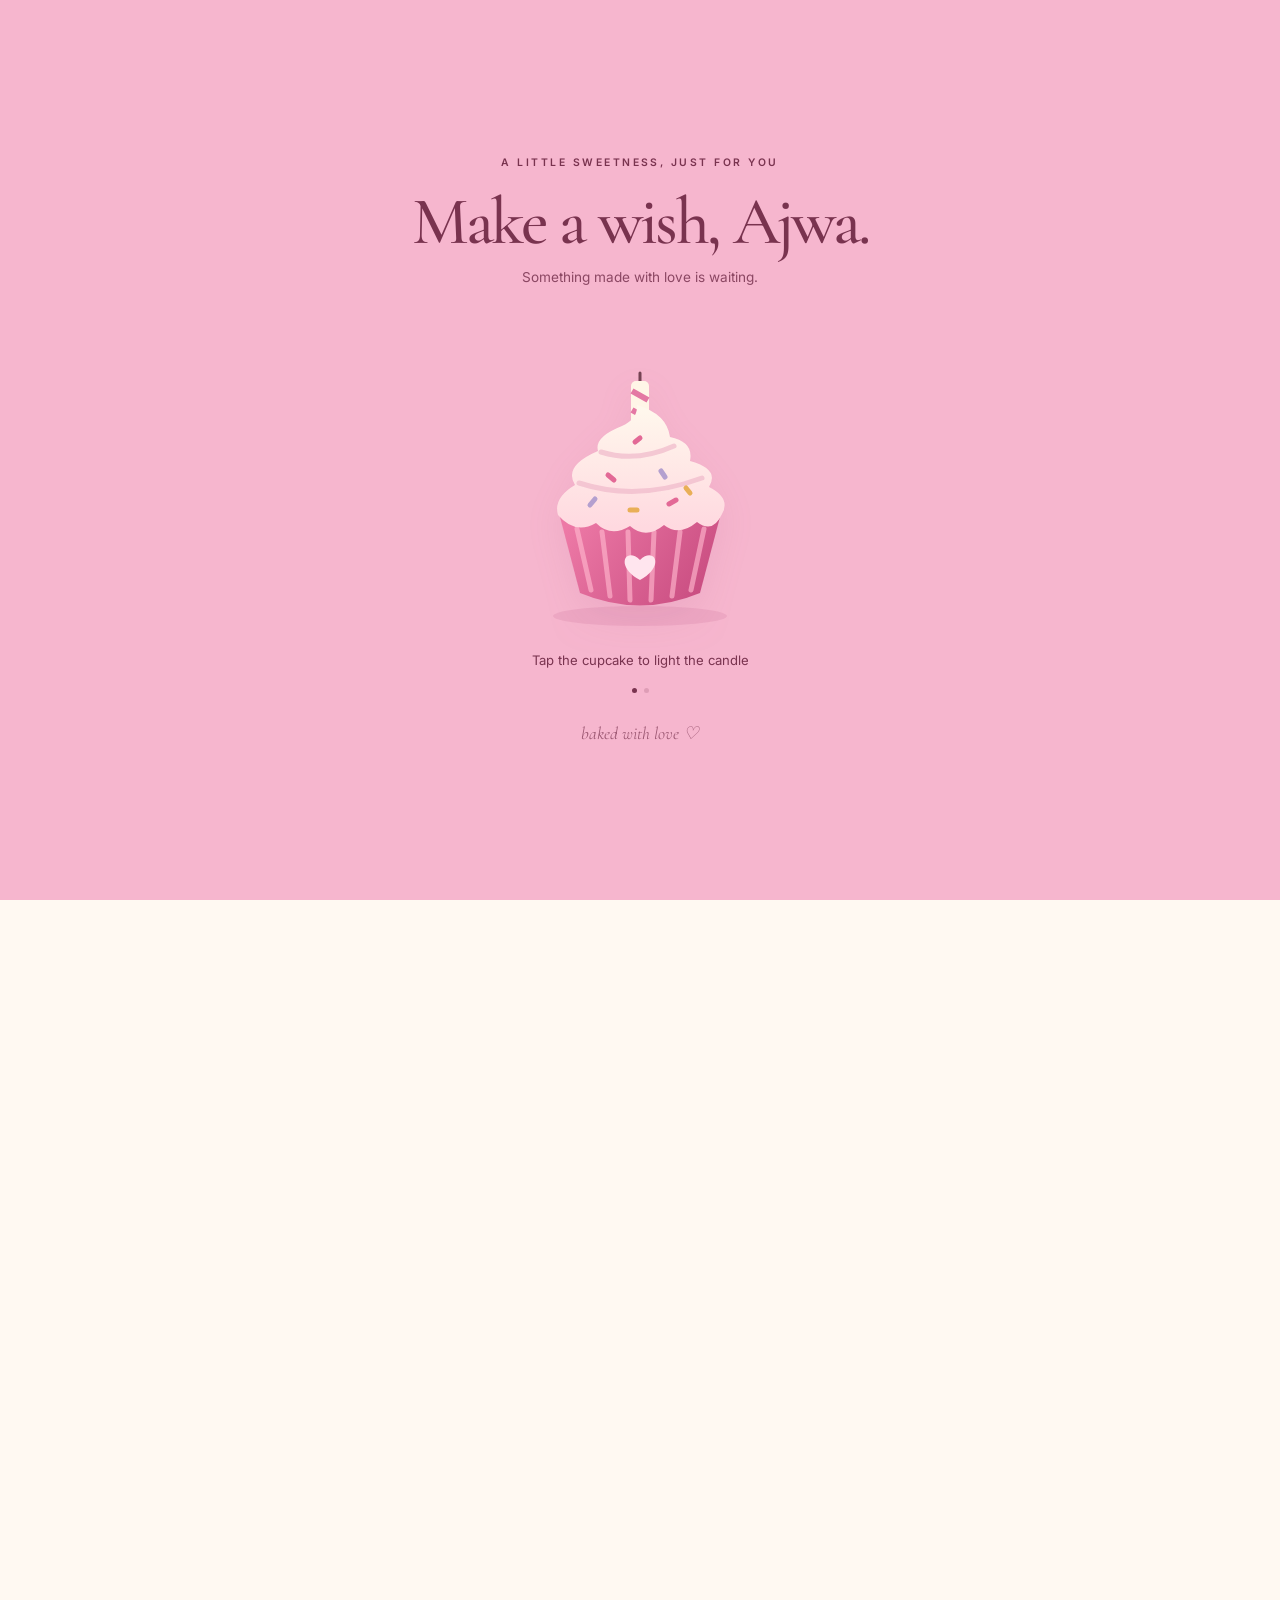
==== index.html @ 4ba76a3a "Add files via upload" ====
<!DOCTYPE html>
<html lang="en">
  <head>
    <meta charset="UTF-8" />
    <meta name="viewport" content="width=device-width, initial-scale=1.0" />
    <title>For Ajwa</title>
    <meta
      name="description"
      content="A dreamy anniversary website for Ajwa, full of love, memories, and warm animations."
    />
    <link rel="preconnect" href="https://fonts.googleapis.com" />
    <link rel="preconnect" href="https://fonts.gstatic.com" crossorigin />
    <link
      href="https://fonts.googleapis.com/css2?family=Cormorant+Garamond:wght@400;500;600;700&family=Inter:wght@400;500;600;700;800&family=Caveat:wght@400;500;600&display=swap"
      rel="stylesheet"
    />
    <link rel="stylesheet" href="styles.css" />
  </head>
  <body class="wish-pending">
    <section class="cupcake-screen" id="cupcakeScreen" aria-labelledby="wishTitle">
      <div class="wish-content">
        <p class="wish-eyebrow">A little sweetness, just for you</p>
        <h2 id="wishTitle">Make a wish, Ajwa.</h2>
        <p class="wish-subtitle">Something made with love is waiting.</p>
        <button class="cupcake-button" id="cupcakeButton" type="button" aria-label="Light the cupcake candle" aria-describedby="wishHint">
          <svg class="cupcake-art" viewBox="0 0 320 340" fill="none" aria-hidden="true">
            <defs>
              <linearGradient id="icing" x1="160" y1="106" x2="160" y2="230" gradientUnits="userSpaceOnUse"><stop stop-color="#fff9ed"/><stop offset="1" stop-color="#ffd9e0"/></linearGradient>
              <linearGradient id="wrapper" x1="90" y1="225" x2="220" y2="310" gradientUnits="userSpaceOnUse"><stop stop-color="#ed79a6"/><stop offset="1" stop-color="#c84c80"/></linearGradient>
              <radialGradient id="flameGlow"><stop stop-color="#ffe9a8" stop-opacity=".8"/><stop offset="1" stop-color="#ffe9a8" stop-opacity="0"/></radialGradient>
            </defs>
            <ellipse cx="160" cy="319" rx="87" ry="10" fill="#b9507e" opacity=".14"/>
            <g class="candle-flame"><circle cx="160" cy="63" r="42" fill="url(#flameGlow)"/><path d="M160 38C146 54 145 65 152 72C159 79 174 73 172 63C171 55 164 50 160 38Z" fill="#ffb64d"/><path d="M160 53C153 64 155 71 161 72C169 70 165 60 160 53Z" fill="#fff9d5"/></g>
            <path class="candle-smoke" d="M160 73C142 60 179 48 159 29" stroke="#fff8ee" stroke-width="4" stroke-linecap="round"/>
            <path d="M160 85V76" stroke="#744253" stroke-width="3" stroke-linecap="round"/>
            <rect x="151" y="84" width="18" height="66" rx="5" fill="#fff5e7"/>
            <path d="M152 94L168 103M152 113L168 122M152 132L168 141" stroke="#e478a4" stroke-width="6"/>
            <path d="M80 220H240L220 296Q160 321 100 296Z" fill="url(#wrapper)"/>
            <path d="M97 232L111 293M122 235L130 299M148 235L150 303M174 235L171 303M200 235L192 299M224 232L211 293" stroke="#ffb6cd" stroke-width="5" opacity=".65" stroke-linecap="round"/>
            <path d="M78 218Q73 201 95 188Q83 169 118 154Q114 140 142 129Q158 122 157 108Q187 117 190 140Q214 145 210 164Q240 172 229 190Q251 201 242 217Q233 237 217 225Q199 240 184 228Q166 243 150 229Q131 241 116 226Q95 238 78 218Z" fill="url(#icing)"/>
            <path d="M121 155Q156 166 194 149M99 186Q157 205 222 181" stroke="#efbacb" stroke-width="5" stroke-linecap="round" opacity=".7"/>
            <g stroke-width="5" stroke-linecap="round"><path d="M128 178L134 183M189 207L196 203M155 145L160 141" stroke="#e36996"/><path d="M110 208L115 202M181 174L185 180" stroke="#b4a0cf"/><path d="M150 213L157 213M206 191L210 196" stroke="#e9af57"/></g>
            <path d="M160 263C146 249 134 269 160 283C186 269 174 249 160 263Z" fill="#ffe5ee"/>
          </svg>
        </button>
        <p class="wish-hint" id="wishHint" aria-live="polite">Tap the cupcake to light the candle</p>
        <div class="wish-steps" aria-hidden="true"><span class="active"></span><span></span></div>
        <p class="wish-signature">baked with love ♡</p>
      </div>
      <div class="wish-confetti" id="wishConfetti" aria-hidden="true"></div>
    </section>

    <div class="page-shell" inert>
<div class="bg-orb orb-two"></div>
<header class="hero">
        <nav class="topbar container">
          <div class="brand">ajwa &amp; matthew <span>♡</span></div>
          <div class="nav-links">
            <a href="#story">Story</a>
            <a href="#memories">Memories</a>
            <a href="#letter">Letter</a>
            <a href="#promise">Forever ♡</a>
          </div>
        </nav>

        <div class="hero-inner container">
          <div class="hero-copy">
            <p class="eyebrow">OUR LITTLE LOVE STORY · SINCE 12.31.2025</p>
            <h1 tabindex="-1" id="typewriter">Life is sweeter<br>with <em>you, Ajwa.</em></h1>
            <p class="handwritten hero-note">Happy anniversary, my love ♡</p>
            <p class="subtitle">From our late-night games to all the little laughs in between — you’re my favorite part of every day. Here’s a little corner of the world, made just for you.</p>

            <div class="cta-row">
              <button id="sparkleBtn" class="primary-btn">A little extra love ♡</button>
              <a href="#letter" class="secondary-btn">Your love letter ↗</a>
            </div>

            <div class="stats">
              <div class="stat">
                <span class="stat-number" id="daysSince">0</span>
                <span>days of us</span>
              </div>
              <div class="stat">
                <span class="stat-number">∞</span>
                <span>reasons I love you</span>
              </div>
              <div class="stat">
                <span class="stat-number">1</span>
                <span>favorite person</span>
              </div>
            </div>
          </div>
          <div class="hero-scrapbook">
            <span class="scrap-doodle" aria-hidden="true">♡</span>
            <figure class="hero-print print-back">
              <img src="img/818552312_3090246237986645_2867087890981414556_n.jpg" alt="Our Roblox avatars standing side by side in matching black outfits" width="1080" height="486">
              <figcaption>my favorite teammate</figcaption>
            </figure>
            <figure class="hero-print print-front">
              <img src="img/818296710_1039917625670256_7853506601856451287_n.jpg" alt="Our Roblox avatars in matching pink and white outfits" width="1080" height="486">
              <figcaption>you + me, in every little world ♡</figcaption>
            </figure>
            <span class="scrap-label">the sweetest kind of us</span>
          </div>
        </div>
        <div class="hero-bottom"><span>Made with love. Sprinkled with memories.</span><a href="#memories" aria-label="Explore our memories">↓</a></div>
      </header>

      <main>
        <section class="memories section" id="memories">
          <div class="container">
            <div class="section-heading">
              <p class="eyebrow">01 / THE SCRAPBOOK</p>
              <h2>Little moments. <em>Big feelings.</em></h2>
              <p class="section-note">Our favorite little worlds, saved forever. Tap a photo to take a closer look.</p>
            </div>

            <div class="memory-grid">
              <article class="memory-card">
                <button class="memory-photo" type="button" aria-label="View memory: The little laughs"><img src="img/818713701_989518967495480_6240912151705662410_n.jpg" alt="A smiling white-haired Roblox avatar in a colorful game world" width="1080" height="486" loading="lazy"><span aria-hidden="true">↗</span></button>
                <div class="memory-copy">
                  <h3>The little laughs</h3>
                  <p>The day everything changed, even when it felt like just another ordinary moment.</p>
                </div>
              </article>

              <article class="memory-card">
                <button class="memory-photo" type="button" aria-label="View memory: My favorite teammate"><img src="img/818552312_3090246237986645_2867087890981414556_n.jpg" alt="Our Roblox avatars standing together in matching black outfits" width="1080" height="486" loading="lazy"><span aria-hidden="true">↗</span></button>
                <div class="memory-copy">
                  <h3>My favorite teammate</h3>
                  <p>All the laughing, the chaos, and the little moments that somehow became my favorite memories.</p>
                </div>
              </article>

              <article class="memory-card">
                <button class="memory-photo" type="button" aria-label="View memory: Matching with you"><img src="img/818296710_1039917625670256_7853506601856451287_n.jpg" alt="Our Roblox avatars wearing matching pink and white outfits" width="1080" height="486" loading="lazy"><span aria-hidden="true">↗</span></button>
                <div class="memory-copy">
                  <h3>Matching with you</h3>
                  <p>Still the same warmth, still the same comfort, still the best place in the world to be.</p>
                </div>
              </article>

              <article class="memory-card">
                <button class="memory-photo" type="button" aria-label="View memory: Always close to you"><img src="img/818122525_1393639216303179_3923916816294594987_n.jpg" alt="Our black-haired Roblox avatars leaning close together" width="1080" height="486" loading="lazy"><span aria-hidden="true">↗</span></button>
                <div class="memory-copy">
                  <h3>Always close to you</h3>
                  <p>The kind of moments that feel easy, silly, and somehow unforgettable.</p>
                </div>
              </article>

              <article class="memory-card">
                <button class="memory-photo" type="button" aria-label="View memory: Our little adventures"><img src="img/818043290_2153451598936634_3564932296606815348_n.jpg" alt="Our white-haired Roblox avatars together in a colorful game world" width="1080" height="486" loading="lazy"><span aria-hidden="true">↗</span></button>
                <div class="memory-copy">
                  <h3>Our little adventures</h3>
                  <p>When life slows down and everything feels better because you’re there.</p>
                </div>
              </article>

              <article class="memory-card">
                <button class="memory-photo" type="button" aria-label="View memory: Us, in every world"><img src="img/813361121_1103023302071985_108094852363762716_n.jpg" alt="Our Roblox avatars wearing matching cat tops" width="1080" height="486" loading="lazy"><span aria-hidden="true">↗</span></button>
                <div class="memory-copy">
                  <h3>Us, in every world</h3>
                  <p>Every new day keeps proving I want to keep making memories with you.</p>
                </div>
              </article>
            </div>
          </div>
        </section>


        <section class="story section" id="story">
          <div class="container">
            <div class="section-heading">
              <p class="eyebrow">02 / HOW IT FEELS</p>
              <h2>It was always <em>you.</em></h2>
            </div>

            <div class="timeline">
              <div class="timeline-item">
                <div class="timeline-date">Roblox nights</div>
                <div class="timeline-card">
                  <h3>Fun and laughter</h3>
                  <p>
                    We would spend hours playing Roblox and laughing through all the chaos,
                    and somehow those simple moments became some of my favorite memories with you.
                  </p>
                </div>
              </div>

              <div class="timeline-item">
                <div class="timeline-date">Valorant</div>
                <div class="timeline-card">
                  <h3>Always a blast</h3>
                  <p>
                    Even the short time we spent in Valorant felt full of energy and joy. Watching
                    you play, hearing you laugh, and being with you in those moments made everything feel easier.
                  </p>
                </div>
              </div>

              <div class="timeline-item">
                <div class="timeline-date">You</div>
                <div class="timeline-card">
                  <h3>The part that changed everything</h3>
                  <p>
                    The real magic was never just the games. It was the way you made the dark feel lighter,
                    how your presence brought calm, comfort, and a kind of happiness I didn’t know I needed.
                  </p>
                </div>
              </div>
            </div>
          </div>
        </section>

        <section class="reasons section" id="reasons">
          <div class="container">
            <div class="section-heading">
              <p class="eyebrow">03 / THE SWEETEST INGREDIENTS</p>
              <h2>A few things I <em>adore.</em></h2>
            </div>

            <div class="cards-grid">
              <article class="info-card reason-card">
                <div class="icon">✦</div>
                <h3>Your smile</h3>
                <p>That smile can change my whole mood and make even the hardest days feel softer.</p>
              </article>

              <article class="info-card reason-card">
                <div class="icon">❤</div>
                <h3>Your heart</h3>
                <p>You care in a way that feels deep, gentle, and honest, and I love that so much.</p>
              </article>

              <article class="info-card reason-card">
                <div class="icon">☾</div>
                <h3>Your presence</h3>
                <p>Just being around you makes life feel calmer, warmer, and a lot more beautiful.</p>
              </article>

              <article class="info-card reason-card">
                <div class="icon">✧</div>
                <h3>Your energy</h3>
                <p>You bring life, laughter, and comfort to the moments that matter the most.</p>
              </article>
            </div>
          </div>
        </section>

        <section class="letter section" id="letter">
          <div class="container letter-wrap">
            <div class="section-heading align-left">
              <p class="eyebrow">04 / SEALED WITH A KISS</p>
              <h2>For u,<br><em>with all my heart.</em></h2>
            </div>

            <div class="letter-box">
              <span class="letter-seal" aria-hidden="true">♡</span>
              <p class="handwritten salutation">My dearest Ajwa,</p>
              <p>
                Ajwa, I still think about how much brighter my life feels with u in it. u are
                the kind of person who makes ordinary days feel warm and beautiful just by being in them.
                The hours we spent playing Roblox, the laughs during Valorant, and the way u somehow made
                even my darker moments feel lighter will always stay with me.
              </p>
              <p>
                I love how easy it feels to be with u. I love the comfort in your presence, the honesty
                in your heart, and the way your love makes life feel softer and more meaningful. Every time
                I think about us, I feel grateful, lucky, and a little overwhelmed by how much joy u bring.
              </p>
              <p>
                u are not just someone I care about. u are someone who changed my world in a way I cant
                fully explain. Thank u for being my comfort, my laughter, my peace, and my favorite person.
                Happy anniversary, Ajwa. Im so lucky to have u.
              </p>
              <p class="handwritten signature">Yours, always.<br>Matthew ♡</p>
            </div>
          </div>
        </section>

        <section class="promise section" id="promise">
          <div class="container promise-wrap">
            <div class="promise-copy">
              <p class="eyebrow">05 / ALL OUR TOMORROWS</p>
              <h2>You, me, <em>and every tomorrow.</em></h2>
              <p>
                Through every season, every ordinary day, and every dream we build together, I promise to
                keep loving you with patience, joy, and a heart that keeps growing because of you.
              </p>
            </div>

            <div class="countdown-card">
              <p class="countdown-label">Until our next 31st ♡</p>
              <div class="countdown" id="countdown"></div>
            </div>
          </div>
        </section>

        <section class="playful section">
          <div class="container">
            <div class="section-heading">
              <p class="eyebrow">A tiny moment of joy</p>
              <h2>There’s always room for <em>more love.</em></h2>
            </div>

            <div class="love-meter-panel">
              <button id="loveBoost" class="love-btn" aria-label="Add love">♥</button>
              <div class="meter-wrap">
                <div class="meter-labels">
                  <span>tiny love</span>
                  <span>big love</span>
                </div>
                <div class="meter-stage">
                <div class="meter" role="progressbar" aria-label="Our love" aria-valuemin="0" aria-valuemax="100" aria-valuenow="52">
                  <div id="loveMeter" class="meter-fill"></div>
                </div>
                <div class="meter-pieces" aria-hidden="true"><span></span><span></span></div>
                </div>
                <p class="love-status" id="loveStatus" aria-live="polite">Keep tapping, my love ♡</p>
              </div>
            </div>
          </div>
        </section>

        <section class="finale section" id="finale">
          <div class="container final-wrap">
            <p class="eyebrow">ONE LAST LITTLE THING</p>
            <button id="finalMessageBtn" class="final-message-btn" type="button" aria-expanded="false" aria-controls="finalMessage">A little P.S. for you ♡</button>
            <div id="finalMessage" class="final-message hidden">
              <p>
                Ajwa, no matter how many days pass, how many months go by, or how many little moments turn into memories,
                I’ll still choose you. Always. With all my heart, every version of me has loved you, and every version still will.
              </p>
            </div>
          </div>
        </section>
      </main>

      <footer class="footer">
        <p class="handwritten">You’re my favorite wish come true.</p><span>AJWA &amp; MATTHEW · ALWAYS &amp; FOREVER ♡</span>
      </footer>
    </div>

    <audio id="backgroundMusic" src="audio/our-little-melody.wav" preload="auto" loop playsinline></audio>
    <button id="musicToggle" class="music-toggle" type="button" aria-label="Play background music" aria-pressed="false"><span aria-hidden="true">♫</span> <span id="musicLabel">Music off</span></button>
    <dialog id="memoryDialog" class="memory-dialog" aria-label="Our memory">
      <button id="closeMemory" class="close-memory" type="button" aria-label="Close photo">×</button>
      <img id="memoryFullImage" alt="">
      <p id="memoryCaption" class="handwritten"></p>
    </dialog>
    <div id="floating-hearts" aria-hidden="true"></div>

    <script src="script.js"></script>
  </body>
</html>
---- styles.css ----
:root { --ink: #79334f; --soft: #92556a; --pink: #f6b6ce; --paper: #fff9f2; --line: #ddb0ba; }
* { box-sizing: border-box; }
html { scroll-behavior: smooth; scroll-padding-top: 24px; }
body { margin: 0; background: var(--paper); color: var(--ink); font-family: "Inter", sans-serif; overflow-x: hidden; }
img { display: block; max-width: 100%; }
a { color: inherit; text-decoration: none; }
button { font: inherit; cursor: pointer; }
button, a { -webkit-tap-highlight-color: transparent; }
:focus-visible { outline: 2px dashed var(--ink); outline-offset: 6px; }
h1,h2,h3 { font-family: "Cormorant Garamond", Georgia, serif; font-weight: 500; margin: 0; line-height: 1.04; }
em { font-weight: 400; }
.handwritten { font-family: "Caveat", cursive; font-weight: 400; }
::selection { background: #f0b1c7; color: #65223e; }
/* The opaque entrance is present before JavaScript or images load. */
.hidden { display: none; }
body.wish-pending { overflow: hidden; }

.wish-pending .page-shell { visibility: hidden; }
.page-shell { position: relative; }
.cupcake-screen { position: fixed; inset: 0; z-index: 100; display: grid; place-items: center; padding: 24px; overflow: auto; background: #f6b6ce; color: #79334f; transition: opacity .9s ease, visibility .9s; }
.cupcake-screen.revealing { opacity: 0; visibility: hidden; pointer-events: none; }
.wish-content { position: relative; text-align: center; width: min(100%, 520px); margin: auto; }
.wish-eyebrow { font-size: .65rem; font-weight: 600; letter-spacing: .24em; text-transform: uppercase; margin: 0 0 18px; }
.wish-content h2 { font-family: "Cormorant Garamond", Georgia, serif; font-size: clamp(2.6rem, 7vw, 4.2rem); font-weight: 500; letter-spacing: -.04em; margin: 0; color: #79334f; }
.wish-subtitle { font-size: .85rem; margin: 12px 0 0; color: #8b4763; }
.cupcake-button { display: block; position: relative; width: clamp(220px, 38vh, 320px); max-width: 100%; margin: 12px auto 0; padding: 0; border: 0; background: transparent; cursor: pointer; -webkit-tap-highlight-color: transparent; touch-action: manipulation; border-radius: 45%; }
.cupcake-button:focus-visible { outline: 2px dashed #79334f; outline-offset: 6px; }
.cupcake-art { display: block; width: 100%; overflow: visible; filter: drop-shadow(0 14px 16px #ad477b18); transition: transform .4s cubic-bezier(.2,.8,.2,1); }
.cupcake-button:hover .cupcake-art { transform: translateY(-7px) rotate(-3deg); }
.cupcake-button:active .cupcake-art { transform: scale(.95); }
.candle-flame { opacity: 0; transform-origin: 160px 75px; transition: opacity .3s; }
.is-lit .candle-flame { opacity: 1; animation: candle-flicker 1.2s ease-in-out infinite alternate; }
.candle-smoke { opacity: 0; }
.is-blown .candle-smoke { animation: wish-smoke 1s ease-out forwards; }
.wish-hint { font-size: .82rem; min-height: 2.5em; margin: 14px 0 4px; line-height: 1.5; }
.wish-steps { display: flex; gap: 7px; justify-content: center; }
.wish-steps span { width: 5px; height: 5px; background: #79334f30; border-radius: 50%; transition: background .3s; }
.wish-steps .active { background: #79334f; }
.wish-signature { font-family: "Cormorant Garamond", Georgia, serif; font-style: italic; font-size: 1.1rem; margin: 30px 0 0; opacity: .7; }
.wish-confetti { position: absolute; inset: 0; overflow: hidden; pointer-events: none; }
.wish-confetti span { position: absolute; left: var(--origin-x); top: var(--origin-y); font-size: var(--size); color: var(--color); animation: wish-burst 1.5s ease-out forwards; }
@keyframes candle-flicker { from { transform: scale(.94) rotate(-3deg); } to { transform: scale(1.06) rotate(3deg); } }
@keyframes wish-smoke { 15% { opacity: .7; } to { opacity: 0; transform: translateY(-30px); } }
@keyframes wish-burst { from { opacity: 1; transform: translate(0,0) scale(.4); } to { opacity: 0; transform: translate(var(--x),var(--y)) rotate(var(--rotation)) scale(1); } }
@media (max-height: 620px) { .cupcake-button { width: 190px; } .wish-signature { margin-top: 12px; } .wish-eyebrow { margin-bottom: 8px; } }
@media (prefers-reduced-motion: reduce) { .wish-confetti, .candle-smoke { display: none; } }

.container { width: min(1120px, calc(100% - 64px)); margin-inline: auto; }
.hero { position: relative; background: #f6b6ce; padding-bottom: 28px; }
.hero::after { content: ""; position: absolute; left: 0; right: 0; height: 15px; bottom: -14px; background: radial-gradient(circle at 50% 0, #f6b6ce 14px, transparent 15px) 0 0 / 30px 15px repeat-x; }
.topbar { display: flex; justify-content: space-between; align-items: center; padding: 27px 0; border-bottom: 1px solid #79334f24; }
.brand { font-family: "Caveat", cursive; font-size: 1.8rem; }
.brand span { display: inline-block; margin-left: 9px; }
.nav-links { display: flex; gap: 28px; font-size: .75rem; }
.nav-links a { padding: 8px 0; border-bottom: 1px solid transparent; }
.nav-links a:hover { border-color: var(--ink); }
.hero-inner { display: grid; grid-template-columns: 1.08fr 1fr; gap: 50px; align-items: center; padding: 76px 0 45px; }
.eyebrow { font-size: .62rem; font-weight: 600; letter-spacing: .2em; margin: 0 0 24px; line-height: 1.7; }
h1 { font-size: clamp(3.4rem, 5.6vw, 5.8rem); letter-spacing: -.055em; }
h1:focus { outline: none; }
.hero-note { font-size: 1.75rem; margin: 16px 0; transform: rotate(-2deg); }
.subtitle { max-width: 440px; color: var(--soft); font-size: .85rem; line-height: 1.9; margin: 24px 0; }
.cta-row { display: flex; gap: 20px; align-items: center; flex-wrap: wrap; }
.primary-btn, .secondary-btn, .final-message-btn { display: inline-flex; justify-content: center; padding: 14px 22px; border-radius: 40px; font-size: .73rem; border: 1px solid var(--ink); transition: transform .2s, background .2s; }
.primary-btn, .final-message-btn { background: var(--ink); color: var(--paper); }
.secondary-btn { border-color: transparent; padding-inline: 0; border-radius: 0; border-bottom: 1px solid #79334f60; }
.primary-btn:hover, .final-message-btn:hover { transform: translateY(-3px); background: #61273f; }
.stats { display: flex; gap: 28px; margin-top: 34px; }
.stat { display: flex; flex-direction: column; gap: 4px; }
.stat + .stat { padding-left: 24px; border-left: 1px solid #79334f30; }
.stat-number { font-family: "Cormorant Garamond", Georgia, serif; font-size: 2rem; }
.stat span:last-child { font-size: .61rem; color: var(--soft); }
.hero-scrapbook { position: relative; min-height: 410px; }
.hero-print { background: #fffaf1; padding: 12px 12px 0; box-shadow: 0 12px 32px #79334f20; width: 85%; margin: 0; position: absolute; }
.hero-print::before, .memory-card::before { content: ""; position: absolute; z-index: 1; width: 80px; height: 24px; background: #fff4d49c; border-left: 1px dashed #d8bd9b55; border-right: 1px dashed #d8bd9b55; top: -10px; left: calc(50% - 40px); transform: rotate(-7deg); }
.hero-print img { width: 100%; height: auto; }
.hero-print figcaption { font-family: "Caveat", cursive; text-align: center; font-size: 1.4rem; padding: 12px 0 16px; }
.print-back { top: 3px; left: 0; transform: rotate(-9deg); }
.print-front { top: 157px; right: 0; transform: rotate(7deg); }
.scrap-doodle { position: absolute; font-family: "Caveat", cursive; right: -8px; top: -50px; font-size: 5rem; transform: rotate(14deg); }
.scrap-label { position: absolute; bottom: -20px; left: 12px; font-family: "Caveat", cursive; font-size: 1.5rem; transform: rotate(-8deg); }
.hero-bottom { width: min(1120px, calc(100% - 64px)); margin: 28px auto 0; display: flex; align-items: center; justify-content: space-between; font-size: .62rem; letter-spacing: .06em; color: var(--soft); }
.hero-bottom a { font-size: 1.2rem; border: 1px solid #79334f50; border-radius: 50%; padding: 6px 13px; }
.section { padding: 100px 0; }
.section-heading { text-align: center; max-width: 650px; margin: 0 auto 52px; }
.section-heading .eyebrow { margin-bottom: 14px; }
.section-heading h2, .promise-copy h2 { font-size: clamp(2.6rem, 4.2vw, 4.2rem); letter-spacing: -.04em; }
.section-note { font-size: .78rem; color: var(--soft); line-height: 1.8; margin-top: 20px; }
.memory-grid { display: grid; grid-template-columns: repeat(3,minmax(0,1fr)); gap: 42px 28px; padding: 0 10px; }
.memory-card { position: relative; background: #fff; padding: 10px; box-shadow: 0 5px 20px #79334f0e; border: 1px solid #eddbd2; transform: rotate(-2deg); transition: transform .25s; }
.memory-card:nth-child(2n) { transform: rotate(2deg); }
.memory-card:nth-child(3n) { transform: rotate(-1deg); }
.memory-card:hover, .memory-card:focus-within { transform: translateY(-6px) rotate(0); }
.memory-photo { display: block; border: 0; padding: 0; background: #f5e1e6; width: 100%; position: relative; }
.memory-photo img { width: 100%; height: auto; aspect-ratio: 1080/486; }
.memory-photo span { position: absolute; bottom: 8px; right: 8px; border-radius: 50%; background: #fff9f2ed; color: var(--ink); width: 28px; height: 28px; display: grid; place-items: center; }
.memory-copy { padding: 17px 9px 13px; }
.memory-copy h3 { font-family: "Caveat", cursive; font-size: 1.65rem; margin-bottom: 8px; }
.memory-copy p { font-size: .71rem; line-height: 1.8; color: var(--soft); margin: 0; }
.story { background: #fbe8e9; }
.timeline { display: grid; grid-template-columns: repeat(3,minmax(0,1fr)); gap: 34px; counter-reset: moments; }
.timeline-item { padding-top: 22px; border-top: 1px solid #c886a050; }
.timeline-date { font-family: "Caveat", cursive; font-size: 1.65rem; margin-bottom: 18px; }
.timeline-card h3 { font-size: 1.85rem; margin-bottom: 12px; }
.timeline-card p, .info-card p, .promise-copy p { font-size: .8rem; color: var(--soft); line-height: 1.95; }
.cards-grid { display: grid; grid-template-columns: repeat(4,minmax(0,1fr)); gap: 24px; }
.info-card { text-align: center; padding: 22px 16px; }
.icon { font-size: 2.1rem; margin: 0 auto 22px; color: #b55478; }
.info-card h3 { font-size: 2rem; }
.letter { background: #f3c4d4; background-image: repeating-linear-gradient(0deg,transparent,transparent 27px,#fff4f222 27px,#fff4f222 28px),repeating-linear-gradient(90deg,transparent,transparent 27px,#fff4f222 27px,#fff4f222 28px); }
.letter-wrap { display: grid; grid-template-columns: .75fr 1.25fr; gap: 70px; align-items: center; }
.letter-wrap .section-heading { text-align: left; margin: 0; }
.letter-box { position: relative; background: #fffaf0; padding: 48px; transform: rotate(1deg); box-shadow: 0 14px 30px #79334f13; }
.letter-seal { position: absolute; right: 28px; top: -24px; height: 48px; width: 48px; display: grid; place-items: center; background: #a44e6e; color: #fff6eb; border: 4px double #c37d95; border-radius: 50%; font-size: 1.6rem; }
.letter-box p { font-size: .82rem; line-height: 2; color: #855265; }
.letter-box .salutation, .letter-box .signature { font-size: 1.8rem; color: var(--ink); line-height: 1.2; }
.letter-box .salutation { margin-top: 0; }
.letter-box .signature { margin-bottom: 0; }
.promise-wrap { display: grid; grid-template-columns: 1fr 1fr; gap: 80px; align-items: center; }
.promise-copy p { margin-bottom: 0; }
.countdown-card { border: 1px solid var(--line); padding: 40px 20px; text-align: center; border-radius: 140px 140px 12px 12px; background: #fbe8e9; }
.countdown-label { font-family: "Caveat", cursive; font-size: 1.65rem; margin: 8px 0 24px; }
.countdown { display: grid; grid-template-columns: repeat(4,minmax(0,1fr)); gap: 8px; }
.countdown-item { font-size: .6rem; text-transform: uppercase; letter-spacing: .1em; }
.countdown-item strong { display: block; font-family: "Cormorant Garamond", Georgia, serif; font-size: clamp(2.3rem,4vw,3.5rem); font-weight: 500; margin-bottom: 6px; }
.playful { padding-top: 20px; }
.love-meter-panel { display: flex; align-items: center; gap: 24px; max-width: 540px; margin: auto; }
.love-btn { flex-shrink: 0; width: 64px; height: 64px; border-radius: 50%; background: #f3bfd1; border: 1px solid #dea0b8; color: #a6496d; font-size: 1.8rem; transition: transform .2s; }
.love-btn:hover { transform: scale(1.1); }
.meter-wrap { flex: 1; }
.meter-labels { display: flex; justify-content: space-between; font-family: "Caveat", cursive; font-size: 1.2rem; margin-bottom: 8px; }
.meter { height: 10px; background: #efdedc; border-radius: 20px; overflow: hidden; }
.meter-fill { width: 52%; height: 100%; border-radius: inherit; background: #cb7a9a; transition: width .3s; }
.finale { text-align: center; background: #fbe8e9; padding: 65px 0; }
.final-wrap { max-width: 700px; }
.final-message { margin-top: 28px; }
.final-message p { font-family: "Cormorant Garamond", Georgia, serif; font-size: 1.7rem; line-height: 1.6; }
.footer { text-align: center; padding: 42px 24px; background: #f6b6ce; }
.footer p { font-size: 1.8rem; margin: 0 0 14px; }
.footer span { font-size: .58rem; letter-spacing: .18em; }
.memory-dialog { width: min(1000px, calc(100% - 32px)); max-height: 90dvh; padding: 40px 16px 12px; border: 0; background: var(--paper); color: var(--ink); box-shadow: 0 30px 90px #4d1e3a50; }
.memory-dialog::backdrop { background: #4c253bbd; backdrop-filter: blur(6px); }
.memory-dialog img { width: 100%; max-height: 70dvh; object-fit: contain; }
.memory-dialog p { text-align: center; font-size: 1.7rem; margin: 16px 0 6px; }
.close-memory { position: absolute; right: 6px; top: 0; width: 40px; height: 40px; background: transparent; color: var(--ink); border: 0; font-size: 1.8rem; }
#floating-hearts { position: fixed; inset: 0; pointer-events: none; overflow: hidden; z-index: 10; }
.heart-particle { position: absolute; bottom: -40px; color: #c56a8c; animation: rise linear forwards; }
@keyframes rise { 0% { transform: translate(0,0) scale(.4); opacity: 0; } 15% { opacity: .7; } 100% { transform: translate(var(--drift-x),-110vh) rotate(18deg); opacity: 0; } }
@media(max-width: 900px) {
  .hero-inner { gap: 25px; }
  .hero-scrapbook { min-height: 350px; }
  .print-front { top: 145px; }
  .scrap-label { bottom: -5px; }
  .stats { gap: 14px; }
  .stat + .stat { padding-left: 14px; }
  .memory-grid { grid-template-columns: repeat(2,minmax(0,1fr)); }
  .cards-grid { grid-template-columns: repeat(2,minmax(0,1fr)); }
  .letter-wrap, .promise-wrap { gap: 32px; }
  .letter-box { padding: 30px; }
}
@media(max-width: 650px) {
  .container { width: calc(100% - 40px); }
  .topbar { padding: 20px 0; flex-direction: column; gap: 14px; }
  .nav-links { gap: 24px; font-size: .7rem; }
  .hero-inner { grid-template-columns: 1fr; padding-top: 45px; gap: 50px; }
  .hero-copy { text-align: center; }
  h1 { font-size: clamp(3.3rem,12vw,4.7rem); }
  .subtitle { margin-inline: auto; }
  .cta-row, .stats { justify-content: center; }
  .hero-scrapbook { width: min(380px,90%); margin: 0 auto; min-height: 365px; }
  .scrap-doodle { top: -35px; font-size: 4rem; }
  .hero-bottom { width: calc(100% - 40px); gap: 20px; }
  .section { padding: 70px 0; }
  .section-heading { margin-bottom: 38px; }
  .memory-grid { gap: 32px; grid-template-columns: 1fr; max-width: 430px; margin: auto; }
  .memory-copy { padding: 18px 12px; }
  .memory-copy p { font-size: .78rem; }
  .timeline, .letter-wrap, .promise-wrap { grid-template-columns: 1fr; }
  .timeline { gap: 28px; }
  .timeline-item { display: grid; grid-template-columns: 100px 1fr; gap: 20px; }
  .timeline-date { font-size: 1.4rem; }
  .timeline-card h3 { font-size: 1.65rem; }
  .cards-grid { gap: 8px; }
  .info-card { padding-inline: 8px; }
  .info-card h3 { font-size: 1.8rem; }
  .letter-wrap .section-heading { text-align: center; margin-bottom: 20px; }
  .letter-box { transform: none; }
  .promise-copy { text-align: center; }
  .countdown-card { max-width: 430px; width: 100%; margin: auto; }
  .playful { padding-top: 0; }
}
@media(prefers-reduced-motion: reduce) {
  *, *::before, *::after { scroll-behavior: auto !important; animation: none !important; transition: none !important; }
  .heart-particle { display: none; }
}
.music-toggle { position: fixed; bottom: max(18px, env(safe-area-inset-bottom)); right: 18px; z-index: 20; display: flex; align-items: center; gap: 8px; padding: 11px 16px; border: 1px solid #d99cb4; border-radius: 30px; background: #fff9f2ed; color: var(--ink); box-shadow: 0 4px 20px #79334f15; font-size: .7rem; }
.music-toggle > span:first-child { font-size: 1.25rem; }
.wish-pending .music-toggle { visibility: hidden; }
.meter-stage { position: relative; }
.love-status { min-height: 64px; margin: 12px 0 0; color: var(--soft); font-family: "Caveat", cursive; font-size: 1.15rem; }
.love-status strong { display: block; color: var(--ink); font-family: "Inter", sans-serif; font-size: 2rem; letter-spacing: .12em; margin-bottom: 8px; }
.love-status span { display: block; line-height: 1.4; }
.meter-pieces { display: none; position: absolute; inset: 0; height: 10px; pointer-events: none; }
.meter-pieces span { position: absolute; width: 51%; height: 100%; background: #cb7a9a; }
.meter-pieces span:first-child { left: 0; clip-path: polygon(0 0,100% 0,94% 45%,100% 65%,94% 100%,0 100%); border-radius: 20px 0 0 20px; }
.meter-pieces span:last-child { right: 0; clip-path: polygon(6% 0,100% 0,100% 100%,0 100%,6% 65%,0 45%); border-radius: 0 20px 20px 0; }
.love-overloading .meter-stage { animation: love-rattle .25s ease-in-out infinite; }
.love-overloading .love-btn { animation: love-swell .5s ease-in-out infinite alternate; }
.love-broken .meter { opacity: 0; }
.love-broken .meter-pieces { display: block; }
.love-broken .meter-pieces span:first-child { transform: translate(-8px, 10px) rotate(-7deg); animation: break-left .65s ease-out; }
.love-broken .meter-pieces span:last-child { transform: translate(8px, 10px) rotate(7deg); animation: break-right .65s ease-out; }
.love-broken .love-btn { background: #e9a0be; box-shadow: 0 0 0 7px #f6b6ce55; }
.love-broken .love-status { padding-top: 12px; animation: love-pop .5s ease-out; }
.love-burst { position: absolute; color: #c56a8c; font-size: 22px; animation: love-scatter 1.4s ease-out forwards; }
@keyframes love-rattle { 25% { transform: translateX(-2px) rotate(-1deg); } 75% { transform: translateX(2px) rotate(1deg); } }
@keyframes love-swell { to { transform: scale(1.12); } }
@keyframes break-left { from { transform: none; } 50% { transform: translate(-14px,-10px) rotate(-12deg); } }
@keyframes break-right { from { transform: none; } 50% { transform: translate(14px,-10px) rotate(12deg); } }
@keyframes love-pop { from { transform: scale(.8); opacity: 0; } to { transform: scale(1); opacity: 1; } }
@keyframes love-scatter { from { opacity: 1; transform: scale(.5); } to { opacity: 0; transform: translate(var(--x),var(--y)) scale(1.3) rotate(20deg); } }
@media(prefers-reduced-motion: reduce) { .love-burst { display: none; } }

.music-toggle { touch-action: manipulation; user-select: none; isolation: isolate; }
.music-toggle span { pointer-events: none; }
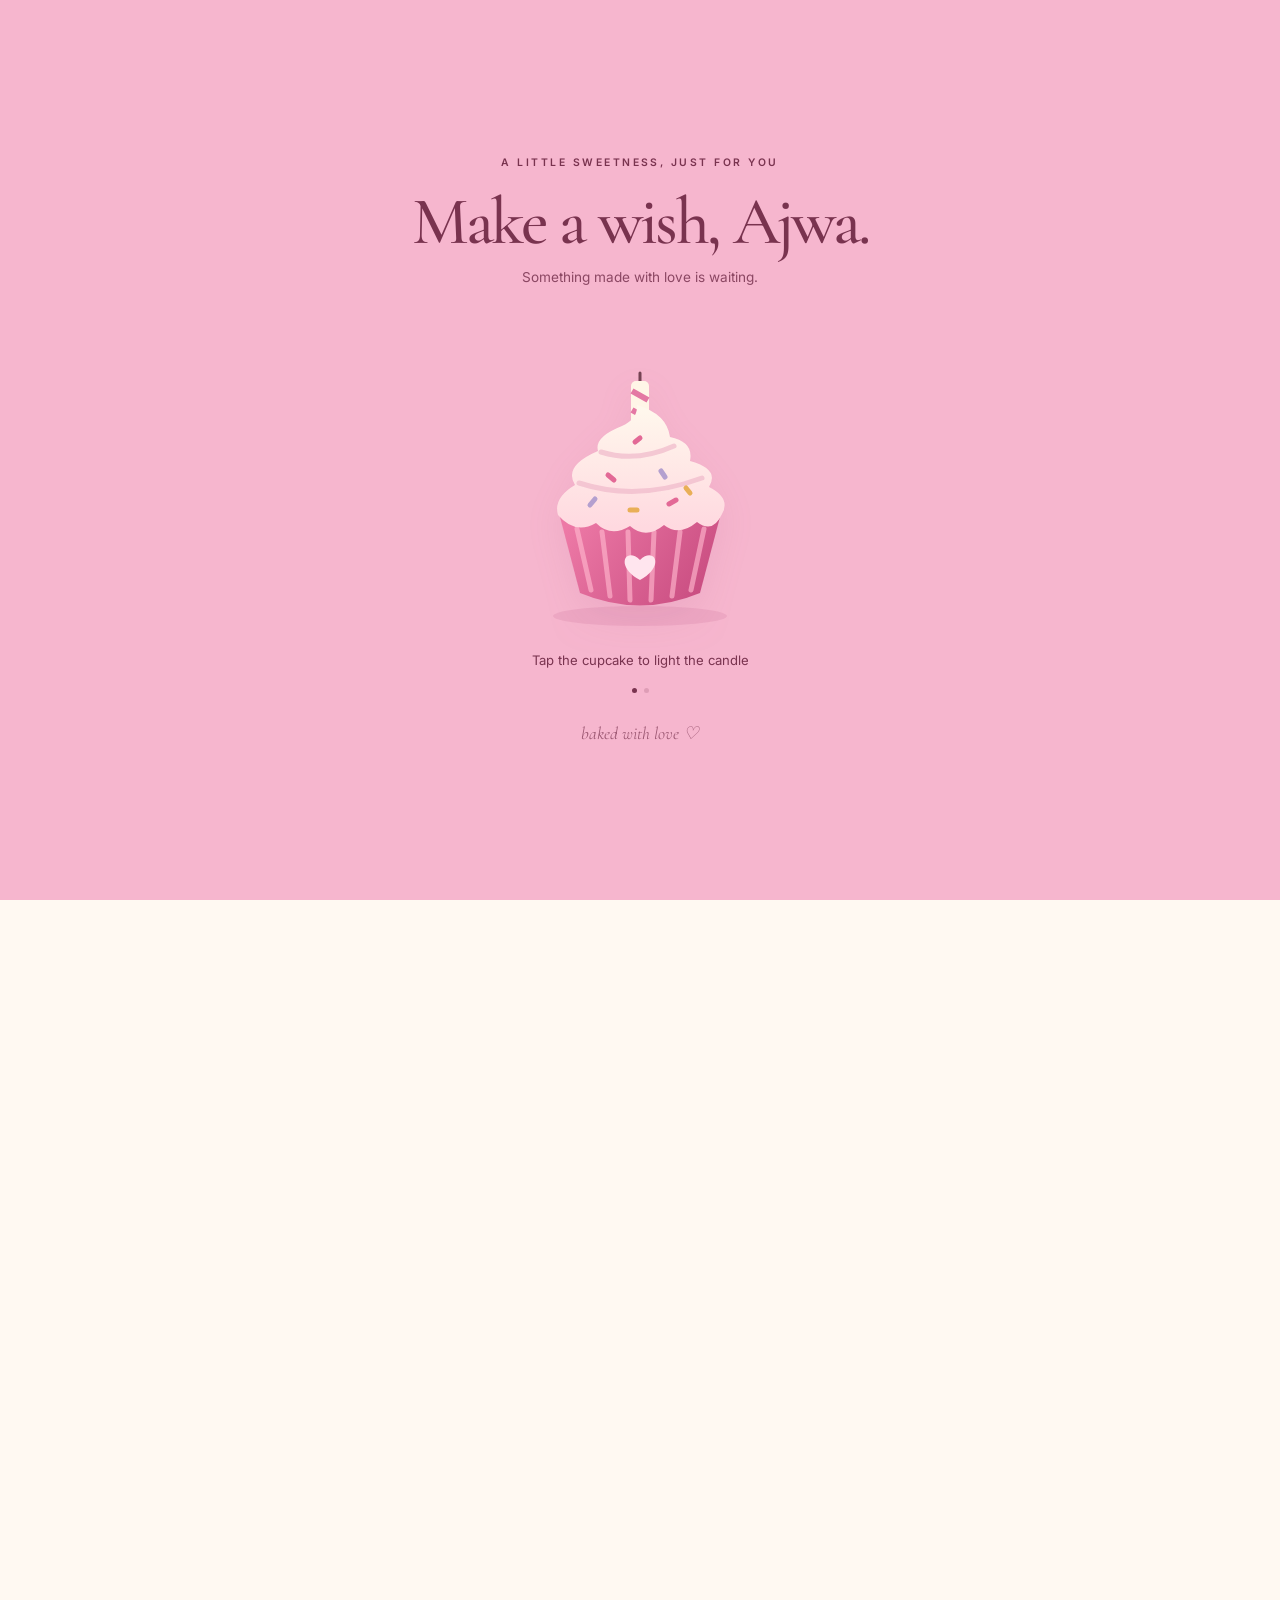
==== commit 64d2d288: "Add files via upload" ====
--- a/index.html
+++ b/index.html
@@ -67,6 +67,7 @@
           <div class="hero-copy">
             <p class="eyebrow">OUR LITTLE LOVE STORY · SINCE 12.31.2025</p>
             <h1 tabindex="-1" id="typewriter">Life is sweeter<br>with <em>you, Ajwa.</em></h1>
+            <img class="kitty-sticker welcome-kitty" src="cute-gifs/952797-catwink.png" alt="" aria-hidden="true" width="80" height="80">
             <p class="handwritten hero-note">Happy anniversary, my love ♡</p>
             <p class="subtitle">From our late-night games to all the little laughs in between — you’re my favorite part of every day. Here’s a little corner of the world, made just for you.</p>
 
@@ -110,6 +111,7 @@
         <section class="memories section" id="memories">
           <div class="container">
             <div class="section-heading">
+              <img class="kitty-sticker" src="cute-gifs/744854-cathappy.png" alt="" aria-hidden="true" width="80" height="80" loading="lazy">
               <p class="eyebrow">01 / THE SCRAPBOOK</p>
               <h2>Little moments. <em>Big feelings.</em></h2>
               <p class="section-note">Our favorite little worlds, saved forever. Tap a photo to take a closer look.</p>
@@ -179,6 +181,7 @@
               <div class="timeline-item">
                 <div class="timeline-date">Roblox nights</div>
                 <div class="timeline-card">
+                  <img class="couple-gif" src="cute-gifs/570826-peachspraysgoma.gif" alt="" aria-hidden="true" width="128" height="112" loading="lazy">
                   <h3>Fun and laughter</h3>
                   <p>
                     We would spend hours playing Roblox and laughing through all the chaos,
@@ -190,6 +193,7 @@
               <div class="timeline-item">
                 <div class="timeline-date">Valorant</div>
                 <div class="timeline-card">
+                  <img class="couple-gif" src="cute-gifs/559019-gomadragpeach.png" alt="" aria-hidden="true" width="128" height="112" loading="lazy">
                   <h3>Always a blast</h3>
                   <p>
                     Even the short time we spent in Valorant felt full of energy and joy. Watching
@@ -221,7 +225,7 @@
 
             <div class="cards-grid">
               <article class="info-card reason-card">
-                <div class="icon">✦</div>
+                <img class="kitty-sticker ingredient-kitty" src="cute-gifs/575744-cat-smile.png" alt="" aria-hidden="true" width="80" height="80" loading="lazy">
                 <h3>Your smile</h3>
                 <p>That smile can change my whole mood and make even the hardest days feel softer.</p>
               </article>
@@ -233,7 +237,7 @@
               </article>
 
               <article class="info-card reason-card">
-                <div class="icon">☾</div>
+                <img class="couple-gif" src="cute-gifs/197264-gomamassage.gif" alt="" aria-hidden="true" width="128" height="112" loading="lazy">
                 <h3>Your presence</h3>
                 <p>Just being around you makes life feel calmer, warmer, and a lot more beautiful.</p>
               </article>
@@ -252,6 +256,8 @@
             <div class="section-heading align-left">
               <p class="eyebrow">04 / SEALED WITH A KISS</p>
               <h2>For u,<br><em>with all my heart.</em></h2>
+              <img class="couple-gif" src="cute-gifs/277781-peachsnugglesgoma.gif" alt="" aria-hidden="true" width="128" height="112" loading="lazy">
+              <img class="kitty-sticker letter-kitty" src="cute-gifs/60037-catrelaxed.png" alt="" aria-hidden="true" width="80" height="80" loading="lazy">
             </div>
 
             <div class="letter-box">
@@ -281,6 +287,7 @@
         <section class="promise section" id="promise">
           <div class="container promise-wrap">
             <div class="promise-copy">
+              <img class="couple-gif" src="cute-gifs/403790-gomacarrypeach.gif" alt="" aria-hidden="true" width="128" height="112" loading="lazy">
               <p class="eyebrow">05 / ALL OUR TOMORROWS</p>
               <h2>You, me, <em>and every tomorrow.</em></h2>
               <p>
@@ -290,6 +297,7 @@
             </div>
 
             <div class="countdown-card">
+              <img class="kitty-sticker heart-kitty" src="cute-gifs/688544-cuteheartkitty.gif" alt="" aria-hidden="true" width="80" height="80" loading="lazy">
               <p class="countdown-label">Until our next 31st ♡</p>
               <div class="countdown" id="countdown"></div>
             </div>
@@ -303,6 +311,7 @@
               <h2>There’s always room for <em>more love.</em></h2>
             </div>
 
+            <div class="love-kitty-reaction" aria-hidden="true"><img id="loveKitty" src="cute-gifs/196068-catstare.png" alt="" width="88" height="88"><p id="kittyReaction" class="handwritten">how much do u love me?</p></div>
             <div class="love-meter-panel">
               <button id="loveBoost" class="love-btn" aria-label="Add love">♥</button>
               <div class="meter-wrap">
@@ -324,9 +333,11 @@
 
         <section class="finale section" id="finale">
           <div class="container final-wrap">
+            <img class="kitty-sticker paw-kitty" src="cute-gifs/190650-catpaw.png" alt="" aria-hidden="true" width="80" height="80" loading="lazy">
             <p class="eyebrow">ONE LAST LITTLE THING</p>
             <button id="finalMessageBtn" class="final-message-btn" type="button" aria-expanded="false" aria-controls="finalMessage">A little P.S. for you ♡</button>
             <div id="finalMessage" class="final-message hidden">
+              <img class="couple-gif" src="cute-gifs/346718-peachlovesgoma.gif" alt="" aria-hidden="true" width="128" height="112" loading="lazy">
               <p>
                 Ajwa, no matter how many days pass, how many months go by, or how many little moments turn into memories,
                 I’ll still choose you. Always. With all my heart, every version of me has loved you, and every version still will.
--- a/styles.css
+++ b/styles.css
@@ -223,3 +223,90 @@
 
 .music-toggle { touch-action: manipulation; user-select: none; isolation: isolate; }
 .music-toggle span { pointer-events: none; }
+
+/* Little scrapbook companions, kept in the layout so they never cover text. */
+.kitty-sticker { width: 72px; height: 72px; object-fit: contain; margin: 0 auto 18px; pointer-events: none; }
+.welcome-kitty { width: 64px; height: 64px; margin: 18px 0 -4px; transform: rotate(-9deg); }
+.ingredient-kitty { width: 52px; height: 52px; margin-bottom: 10px; }
+.letter-kitty { width: 96px; height: 96px; margin: 28px 0 0; transform: rotate(-6deg); }
+.heart-kitty { width: 64px; height: 64px; image-rendering: auto; margin-bottom: 8px; }
+.paw-kitty { width: 60px; height: 60px; transform: rotate(-14deg); }
+.love-kitty-reaction { display: flex; align-items: center; justify-content: center; gap: 18px; margin: -12px auto 24px; }
+.love-kitty-reaction img { width: 88px; height: 88px; object-fit: contain; }
+.love-kitty-reaction p { font-size: 1.4rem; max-width: 180px; }
+.kitty-celebrating { animation: kitty-hop .45s ease-in-out 3; }
+@keyframes kitty-hop { 50% { transform: translateY(-14px) rotate(8deg); } }
+@media(max-width:650px) { .welcome-kitty { margin-inline: auto; } .letter-kitty { margin-inline: auto; } }
+@media(prefers-reduced-motion:reduce) { .heart-kitty { display: none; } }
+
+/* Responsive scrapbook and the new Peach & Goma moments. */
+.couple-gif { display: block; width: 128px; height: 112px; object-fit: contain; margin: 0 auto 20px; pointer-events: none; }
+.timeline-card .couple-gif { margin-left: 0; }
+.letter-wrap .couple-gif { width: 160px; height: 140px; margin: 24px 0 0; }
+.letter-wrap .letter-kitty { display: none; }
+.promise-copy .couple-gif { margin-left: 0; }
+.final-message .couple-gif { width: 160px; height: 140px; }
+.container > *, .hero-inner > *, .letter-wrap > *, .promise-wrap > *, .timeline-item > *, .meter-wrap { min-width: 0; }
+.nav-links a { display: inline-flex; min-height: 44px; align-items: center; }
+.primary-btn, .secondary-btn, .final-message-btn, .music-toggle { min-height: 44px; }
+.close-memory { width: 44px; height: 44px; }
+button, .nav-links a { touch-action: manipulation; }
+.footer { padding-bottom: calc(90px + env(safe-area-inset-bottom, 0px)); }
+.music-toggle { right: max(14px, env(safe-area-inset-right, 0px)); bottom: calc(14px + env(safe-area-inset-bottom, 0px)); }
+.cupcake-screen { padding: max(24px, env(safe-area-inset-top, 0px)) 20px max(24px, env(safe-area-inset-bottom, 0px)); }
+.subtitle, .timeline-card p, .info-card p, .promise-copy p, .memory-copy p, .letter-box p { font-size: .9375rem; }
+.hero-scrapbook { min-height: 440px; }
+@media (min-width: 651px) and (max-width: 1000px) {
+  .hero-inner { grid-template-columns: 1fr; text-align: center; gap: 60px; }
+  .hero-copy { max-width: 650px; margin: auto; }
+  .hero-copy .subtitle, .welcome-kitty { margin-inline: auto; }
+  .cta-row, .stats { justify-content: center; }
+  .hero-scrapbook { width: min(460px, 90%); margin: auto; }
+  .letter-wrap { grid-template-columns: 1fr; max-width: 720px; }
+  .letter-wrap .section-heading { text-align: center; margin: 0 auto 20px; }
+  .letter-wrap .couple-gif { margin-inline: auto; }
+  .timeline { gap: 22px; }
+}
+@media (max-width:650px) {
+  .container { width: calc(100% - 36px); }
+  .nav-links { width: 100%; justify-content: center; flex-wrap: wrap; gap: 4px 18px; }
+  .topbar { gap: 6px; }
+  .hero-inner { padding-top: 32px; gap: 42px; }
+  .eyebrow { letter-spacing: .13em; font-size: .65rem; }
+  h1 { font-size: clamp(2.8rem, 11.5vw, 4.7rem); }
+  .hero-scrapbook { width: min(380px, 88%); min-height: 0; height: clamp(290px, 86vw, 365px); }
+  .print-front { top: 38%; }
+  .scrap-label { bottom: 0; font-size: 1.3rem; }
+  .scrap-doodle { right: 0; }
+  .hero-print figcaption { font-size: 1.15rem; padding: 10px 0 12px; }
+  .hero-bottom { margin-top: 12px; line-height: 1.6; }
+  .section { padding: 58px 0; }
+  .playful { padding-top: 10px; }
+  .timeline-item { display: block; }
+  .timeline-date { margin-bottom: 12px; }
+  .timeline-card .couple-gif { float: right; width: 88px; height: 80px; margin: 0 0 12px 16px; }
+  .timeline-card::after { content: ""; display: block; clear: both; }
+  .letter-box { padding: 30px 24px; }
+  .letter-wrap .couple-gif, .promise-copy .couple-gif { margin-inline: auto; }
+  .love-meter-panel { gap: 18px; padding: 0 6px; align-items: flex-start; }
+  .love-btn { width: 60px; height: 60px; margin-top: 12px; }
+  .love-status { font-size: 1.15rem; }
+  .countdown-card { padding: 30px 16px; }
+  .memory-dialog { width: calc(100% - 20px); max-height: calc(100dvh - 32px); padding: 44px 10px 12px; }
+  .memory-dialog img { max-height: calc(100dvh - 150px); }
+  .memory-dialog p { font-size: 1.4rem; }
+}
+@media(max-width:380px) {
+  .cards-grid { grid-template-columns: 1fr; }
+  .stats { gap: 10px; }
+  .stat + .stat { padding-left: 10px; }
+  .cta-row { gap: 12px; }
+  .love-kitty-reaction { gap: 10px; }
+}
+@media(max-height:500px) and (orientation:landscape) {
+  .cupcake-button { width: 130px; margin-top: 0; }
+  .wish-content h2 { font-size: 2.2rem; }
+  .wish-signature { display: none; }
+  .wish-hint { margin-top: 0; }
+}
+@media(prefers-reduced-motion:reduce) { .couple-gif[src$=".gif"] { display: none; } }
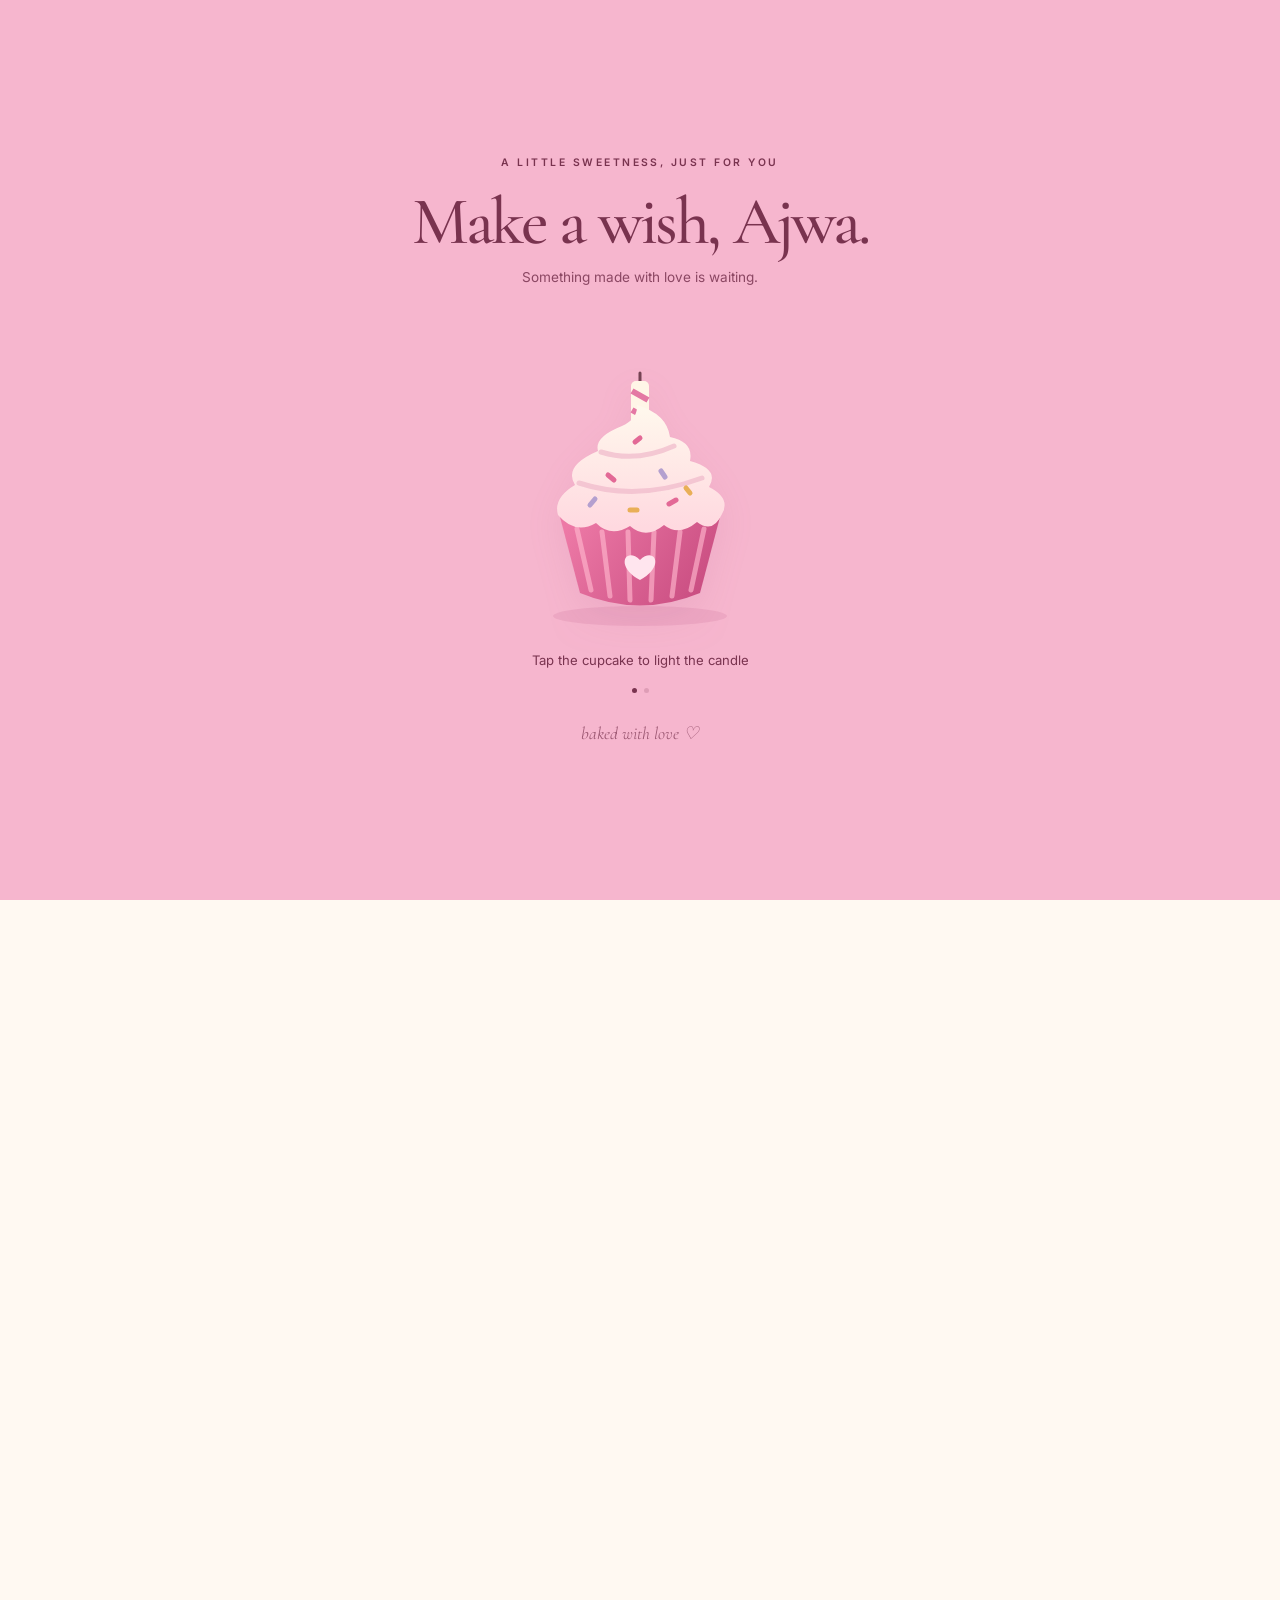
==== commit b1d90fe6: "Add complete kitty photo album and fix monthly anniversary timer" ====
--- a/index.html
+++ b/index.html
@@ -1,366 +1,377 @@
-<!DOCTYPE html>
-<html lang="en">
-  <head>
-    <meta charset="UTF-8" />
-    <meta name="viewport" content="width=device-width, initial-scale=1.0" />
-    <title>For Ajwa</title>
-    <meta
-      name="description"
-      content="A dreamy anniversary website for Ajwa, full of love, memories, and warm animations."
-    />
-    <link rel="preconnect" href="https://fonts.googleapis.com" />
-    <link rel="preconnect" href="https://fonts.gstatic.com" crossorigin />
-    <link
-      href="https://fonts.googleapis.com/css2?family=Cormorant+Garamond:wght@400;500;600;700&family=Inter:wght@400;500;600;700;800&family=Caveat:wght@400;500;600&display=swap"
-      rel="stylesheet"
-    />
-    <link rel="stylesheet" href="styles.css" />
-  </head>
-  <body class="wish-pending">
-    <section class="cupcake-screen" id="cupcakeScreen" aria-labelledby="wishTitle">
-      <div class="wish-content">
-        <p class="wish-eyebrow">A little sweetness, just for you</p>
-        <h2 id="wishTitle">Make a wish, Ajwa.</h2>
-        <p class="wish-subtitle">Something made with love is waiting.</p>
-        <button class="cupcake-button" id="cupcakeButton" type="button" aria-label="Light the cupcake candle" aria-describedby="wishHint">
-          <svg class="cupcake-art" viewBox="0 0 320 340" fill="none" aria-hidden="true">
-            <defs>
-              <linearGradient id="icing" x1="160" y1="106" x2="160" y2="230" gradientUnits="userSpaceOnUse"><stop stop-color="#fff9ed"/><stop offset="1" stop-color="#ffd9e0"/></linearGradient>
-              <linearGradient id="wrapper" x1="90" y1="225" x2="220" y2="310" gradientUnits="userSpaceOnUse"><stop stop-color="#ed79a6"/><stop offset="1" stop-color="#c84c80"/></linearGradient>
-              <radialGradient id="flameGlow"><stop stop-color="#ffe9a8" stop-opacity=".8"/><stop offset="1" stop-color="#ffe9a8" stop-opacity="0"/></radialGradient>
-            </defs>
-            <ellipse cx="160" cy="319" rx="87" ry="10" fill="#b9507e" opacity=".14"/>
-            <g class="candle-flame"><circle cx="160" cy="63" r="42" fill="url(#flameGlow)"/><path d="M160 38C146 54 145 65 152 72C159 79 174 73 172 63C171 55 164 50 160 38Z" fill="#ffb64d"/><path d="M160 53C153 64 155 71 161 72C169 70 165 60 160 53Z" fill="#fff9d5"/></g>
-            <path class="candle-smoke" d="M160 73C142 60 179 48 159 29" stroke="#fff8ee" stroke-width="4" stroke-linecap="round"/>
-            <path d="M160 85V76" stroke="#744253" stroke-width="3" stroke-linecap="round"/>
-            <rect x="151" y="84" width="18" height="66" rx="5" fill="#fff5e7"/>
-            <path d="M152 94L168 103M152 113L168 122M152 132L168 141" stroke="#e478a4" stroke-width="6"/>
-            <path d="M80 220H240L220 296Q160 321 100 296Z" fill="url(#wrapper)"/>
-            <path d="M97 232L111 293M122 235L130 299M148 235L150 303M174 235L171 303M200 235L192 299M224 232L211 293" stroke="#ffb6cd" stroke-width="5" opacity=".65" stroke-linecap="round"/>
-            <path d="M78 218Q73 201 95 188Q83 169 118 154Q114 140 142 129Q158 122 157 108Q187 117 190 140Q214 145 210 164Q240 172 229 190Q251 201 242 217Q233 237 217 225Q199 240 184 228Q166 243 150 229Q131 241 116 226Q95 238 78 218Z" fill="url(#icing)"/>
-            <path d="M121 155Q156 166 194 149M99 186Q157 205 222 181" stroke="#efbacb" stroke-width="5" stroke-linecap="round" opacity=".7"/>
-            <g stroke-width="5" stroke-linecap="round"><path d="M128 178L134 183M189 207L196 203M155 145L160 141" stroke="#e36996"/><path d="M110 208L115 202M181 174L185 180" stroke="#b4a0cf"/><path d="M150 213L157 213M206 191L210 196" stroke="#e9af57"/></g>
-            <path d="M160 263C146 249 134 269 160 283C186 269 174 249 160 263Z" fill="#ffe5ee"/>
-          </svg>
-        </button>
-        <p class="wish-hint" id="wishHint" aria-live="polite">Tap the cupcake to light the candle</p>
-        <div class="wish-steps" aria-hidden="true"><span class="active"></span><span></span></div>
-        <p class="wish-signature">baked with love ♡</p>
-      </div>
-      <div class="wish-confetti" id="wishConfetti" aria-hidden="true"></div>
-    </section>
-
-    <div class="page-shell" inert>
-<div class="bg-orb orb-two"></div>
-<header class="hero">
-        <nav class="topbar container">
-          <div class="brand">ajwa &amp; matthew <span>♡</span></div>
-          <div class="nav-links">
-            <a href="#story">Story</a>
-            <a href="#memories">Memories</a>
-            <a href="#letter">Letter</a>
-            <a href="#promise">Forever ♡</a>
-          </div>
-        </nav>
-
-        <div class="hero-inner container">
-          <div class="hero-copy">
-            <p class="eyebrow">OUR LITTLE LOVE STORY · SINCE 12.31.2025</p>
-            <h1 tabindex="-1" id="typewriter">Life is sweeter<br>with <em>you, Ajwa.</em></h1>
-            <img class="kitty-sticker welcome-kitty" src="cute-gifs/952797-catwink.png" alt="" aria-hidden="true" width="80" height="80">
-            <p class="handwritten hero-note">Happy anniversary, my love ♡</p>
-            <p class="subtitle">From our late-night games to all the little laughs in between — you’re my favorite part of every day. Here’s a little corner of the world, made just for you.</p>
-
-            <div class="cta-row">
-              <button id="sparkleBtn" class="primary-btn">A little extra love ♡</button>
-              <a href="#letter" class="secondary-btn">Your love letter ↗</a>
-            </div>
-
-            <div class="stats">
-              <div class="stat">
-                <span class="stat-number" id="daysSince">0</span>
-                <span>days of us</span>
-              </div>
-              <div class="stat">
-                <span class="stat-number">∞</span>
-                <span>reasons I love you</span>
-              </div>
-              <div class="stat">
-                <span class="stat-number">1</span>
-                <span>favorite person</span>
-              </div>
-            </div>
-          </div>
-          <div class="hero-scrapbook">
-            <span class="scrap-doodle" aria-hidden="true">♡</span>
-            <figure class="hero-print print-back">
-              <img src="img/818552312_3090246237986645_2867087890981414556_n.jpg" alt="Our Roblox avatars standing side by side in matching black outfits" width="1080" height="486">
-              <figcaption>my favorite teammate</figcaption>
-            </figure>
-            <figure class="hero-print print-front">
-              <img src="img/818296710_1039917625670256_7853506601856451287_n.jpg" alt="Our Roblox avatars in matching pink and white outfits" width="1080" height="486">
-              <figcaption>you + me, in every little world ♡</figcaption>
-            </figure>
-            <span class="scrap-label">the sweetest kind of us</span>
-          </div>
-        </div>
-        <div class="hero-bottom"><span>Made with love. Sprinkled with memories.</span><a href="#memories" aria-label="Explore our memories">↓</a></div>
-      </header>
-
-      <main>
-        <section class="memories section" id="memories">
-          <div class="container">
-            <div class="section-heading">
-              <img class="kitty-sticker" src="cute-gifs/744854-cathappy.png" alt="" aria-hidden="true" width="80" height="80" loading="lazy">
-              <p class="eyebrow">01 / THE SCRAPBOOK</p>
-              <h2>Little moments. <em>Big feelings.</em></h2>
-              <p class="section-note">Our favorite little worlds, saved forever. Tap a photo to take a closer look.</p>
-            </div>
-
-            <div class="memory-grid">
-              <article class="memory-card">
-                <button class="memory-photo" type="button" aria-label="View memory: The little laughs"><img src="img/818713701_989518967495480_6240912151705662410_n.jpg" alt="A smiling white-haired Roblox avatar in a colorful game world" width="1080" height="486" loading="lazy"><span aria-hidden="true">↗</span></button>
-                <div class="memory-copy">
-                  <h3>The little laughs</h3>
-                  <p>The day everything changed, even when it felt like just another ordinary moment.</p>
-                </div>
-              </article>
-
-              <article class="memory-card">
-                <button class="memory-photo" type="button" aria-label="View memory: My favorite teammate"><img src="img/818552312_3090246237986645_2867087890981414556_n.jpg" alt="Our Roblox avatars standing together in matching black outfits" width="1080" height="486" loading="lazy"><span aria-hidden="true">↗</span></button>
-                <div class="memory-copy">
-                  <h3>My favorite teammate</h3>
-                  <p>All the laughing, the chaos, and the little moments that somehow became my favorite memories.</p>
-                </div>
-              </article>
-
-              <article class="memory-card">
-                <button class="memory-photo" type="button" aria-label="View memory: Matching with you"><img src="img/818296710_1039917625670256_7853506601856451287_n.jpg" alt="Our Roblox avatars wearing matching pink and white outfits" width="1080" height="486" loading="lazy"><span aria-hidden="true">↗</span></button>
-                <div class="memory-copy">
-                  <h3>Matching with you</h3>
-                  <p>Still the same warmth, still the same comfort, still the best place in the world to be.</p>
-                </div>
-              </article>
-
-              <article class="memory-card">
-                <button class="memory-photo" type="button" aria-label="View memory: Always close to you"><img src="img/818122525_1393639216303179_3923916816294594987_n.jpg" alt="Our black-haired Roblox avatars leaning close together" width="1080" height="486" loading="lazy"><span aria-hidden="true">↗</span></button>
-                <div class="memory-copy">
-                  <h3>Always close to you</h3>
-                  <p>The kind of moments that feel easy, silly, and somehow unforgettable.</p>
-                </div>
-              </article>
-
-              <article class="memory-card">
-                <button class="memory-photo" type="button" aria-label="View memory: Our little adventures"><img src="img/818043290_2153451598936634_3564932296606815348_n.jpg" alt="Our white-haired Roblox avatars together in a colorful game world" width="1080" height="486" loading="lazy"><span aria-hidden="true">↗</span></button>
-                <div class="memory-copy">
-                  <h3>Our little adventures</h3>
-                  <p>When life slows down and everything feels better because you’re there.</p>
-                </div>
-              </article>
-
-              <article class="memory-card">
-                <button class="memory-photo" type="button" aria-label="View memory: Us, in every world"><img src="img/813361121_1103023302071985_108094852363762716_n.jpg" alt="Our Roblox avatars wearing matching cat tops" width="1080" height="486" loading="lazy"><span aria-hidden="true">↗</span></button>
-                <div class="memory-copy">
-                  <h3>Us, in every world</h3>
-                  <p>Every new day keeps proving I want to keep making memories with you.</p>
-                </div>
-              </article>
-            </div>
-          </div>
-        </section>
-
-
-        <section class="story section" id="story">
-          <div class="container">
-            <div class="section-heading">
-              <p class="eyebrow">02 / HOW IT FEELS</p>
-              <h2>It was always <em>you.</em></h2>
-            </div>
-
-            <div class="timeline">
-              <div class="timeline-item">
-                <div class="timeline-date">Roblox nights</div>
-                <div class="timeline-card">
-                  <img class="couple-gif" src="cute-gifs/570826-peachspraysgoma.gif" alt="" aria-hidden="true" width="128" height="112" loading="lazy">
-                  <h3>Fun and laughter</h3>
-                  <p>
-                    We would spend hours playing Roblox and laughing through all the chaos,
-                    and somehow those simple moments became some of my favorite memories with you.
-                  </p>
-                </div>
-              </div>
-
-              <div class="timeline-item">
-                <div class="timeline-date">Valorant</div>
-                <div class="timeline-card">
-                  <img class="couple-gif" src="cute-gifs/559019-gomadragpeach.png" alt="" aria-hidden="true" width="128" height="112" loading="lazy">
-                  <h3>Always a blast</h3>
-                  <p>
-                    Even the short time we spent in Valorant felt full of energy and joy. Watching
-                    you play, hearing you laugh, and being with you in those moments made everything feel easier.
-                  </p>
-                </div>
-              </div>
-
-              <div class="timeline-item">
-                <div class="timeline-date">You</div>
-                <div class="timeline-card">
-                  <h3>The part that changed everything</h3>
-                  <p>
-                    The real magic was never just the games. It was the way you made the dark feel lighter,
-                    how your presence brought calm, comfort, and a kind of happiness I didn’t know I needed.
-                  </p>
-                </div>
-              </div>
-            </div>
-          </div>
-        </section>
-
-        <section class="reasons section" id="reasons">
-          <div class="container">
-            <div class="section-heading">
-              <p class="eyebrow">03 / THE SWEETEST INGREDIENTS</p>
-              <h2>A few things I <em>adore.</em></h2>
-            </div>
-
-            <div class="cards-grid">
-              <article class="info-card reason-card">
-                <img class="kitty-sticker ingredient-kitty" src="cute-gifs/575744-cat-smile.png" alt="" aria-hidden="true" width="80" height="80" loading="lazy">
-                <h3>Your smile</h3>
-                <p>That smile can change my whole mood and make even the hardest days feel softer.</p>
-              </article>
-
-              <article class="info-card reason-card">
-                <div class="icon">❤</div>
-                <h3>Your heart</h3>
-                <p>You care in a way that feels deep, gentle, and honest, and I love that so much.</p>
-              </article>
-
-              <article class="info-card reason-card">
-                <img class="couple-gif" src="cute-gifs/197264-gomamassage.gif" alt="" aria-hidden="true" width="128" height="112" loading="lazy">
-                <h3>Your presence</h3>
-                <p>Just being around you makes life feel calmer, warmer, and a lot more beautiful.</p>
-              </article>
-
-              <article class="info-card reason-card">
-                <div class="icon">✧</div>
-                <h3>Your energy</h3>
-                <p>You bring life, laughter, and comfort to the moments that matter the most.</p>
-              </article>
-            </div>
-          </div>
-        </section>
-
-        <section class="letter section" id="letter">
-          <div class="container letter-wrap">
-            <div class="section-heading align-left">
-              <p class="eyebrow">04 / SEALED WITH A KISS</p>
-              <h2>For u,<br><em>with all my heart.</em></h2>
-              <img class="couple-gif" src="cute-gifs/277781-peachsnugglesgoma.gif" alt="" aria-hidden="true" width="128" height="112" loading="lazy">
-              <img class="kitty-sticker letter-kitty" src="cute-gifs/60037-catrelaxed.png" alt="" aria-hidden="true" width="80" height="80" loading="lazy">
-            </div>
-
-            <div class="letter-box">
-              <span class="letter-seal" aria-hidden="true">♡</span>
-              <p class="handwritten salutation">My dearest Ajwa,</p>
-              <p>
-                Ajwa, I still think about how much brighter my life feels with u in it. u are
-                the kind of person who makes ordinary days feel warm and beautiful just by being in them.
-                The hours we spent playing Roblox, the laughs during Valorant, and the way u somehow made
-                even my darker moments feel lighter will always stay with me.
-              </p>
-              <p>
-                I love how easy it feels to be with u. I love the comfort in your presence, the honesty
-                in your heart, and the way your love makes life feel softer and more meaningful. Every time
-                I think about us, I feel grateful, lucky, and a little overwhelmed by how much joy u bring.
-              </p>
-              <p>
-                u are not just someone I care about. u are someone who changed my world in a way I cant
-                fully explain. Thank u for being my comfort, my laughter, my peace, and my favorite person.
-                Happy anniversary, Ajwa. Im so lucky to have u.
-              </p>
-              <p class="handwritten signature">Yours, always.<br>Matthew ♡</p>
-            </div>
-          </div>
-        </section>
-
-        <section class="promise section" id="promise">
-          <div class="container promise-wrap">
-            <div class="promise-copy">
-              <img class="couple-gif" src="cute-gifs/403790-gomacarrypeach.gif" alt="" aria-hidden="true" width="128" height="112" loading="lazy">
-              <p class="eyebrow">05 / ALL OUR TOMORROWS</p>
-              <h2>You, me, <em>and every tomorrow.</em></h2>
-              <p>
-                Through every season, every ordinary day, and every dream we build together, I promise to
-                keep loving you with patience, joy, and a heart that keeps growing because of you.
-              </p>
-            </div>
-
-            <div class="countdown-card">
-              <img class="kitty-sticker heart-kitty" src="cute-gifs/688544-cuteheartkitty.gif" alt="" aria-hidden="true" width="80" height="80" loading="lazy">
-              <p class="countdown-label">Until our next 31st ♡</p>
-              <div class="countdown" id="countdown"></div>
-            </div>
-          </div>
-        </section>
-
-        <section class="playful section">
-          <div class="container">
-            <div class="section-heading">
-              <p class="eyebrow">A tiny moment of joy</p>
-              <h2>There’s always room for <em>more love.</em></h2>
-            </div>
-
-            <div class="love-kitty-reaction" aria-hidden="true"><img id="loveKitty" src="cute-gifs/196068-catstare.png" alt="" width="88" height="88"><p id="kittyReaction" class="handwritten">how much do u love me?</p></div>
-            <div class="love-meter-panel">
-              <button id="loveBoost" class="love-btn" aria-label="Add love">♥</button>
-              <div class="meter-wrap">
-                <div class="meter-labels">
-                  <span>tiny love</span>
-                  <span>big love</span>
-                </div>
-                <div class="meter-stage">
-                <div class="meter" role="progressbar" aria-label="Our love" aria-valuemin="0" aria-valuemax="100" aria-valuenow="52">
-                  <div id="loveMeter" class="meter-fill"></div>
-                </div>
-                <div class="meter-pieces" aria-hidden="true"><span></span><span></span></div>
-                </div>
-                <p class="love-status" id="loveStatus" aria-live="polite">Keep tapping, my love ♡</p>
-              </div>
-            </div>
-          </div>
-        </section>
-
-        <section class="finale section" id="finale">
-          <div class="container final-wrap">
-            <img class="kitty-sticker paw-kitty" src="cute-gifs/190650-catpaw.png" alt="" aria-hidden="true" width="80" height="80" loading="lazy">
-            <p class="eyebrow">ONE LAST LITTLE THING</p>
-            <button id="finalMessageBtn" class="final-message-btn" type="button" aria-expanded="false" aria-controls="finalMessage">A little P.S. for you ♡</button>
-            <div id="finalMessage" class="final-message hidden">
-              <img class="couple-gif" src="cute-gifs/346718-peachlovesgoma.gif" alt="" aria-hidden="true" width="128" height="112" loading="lazy">
-              <p>
-                Ajwa, no matter how many days pass, how many months go by, or how many little moments turn into memories,
-                I’ll still choose you. Always. With all my heart, every version of me has loved you, and every version still will.
-              </p>
-            </div>
-          </div>
-        </section>
-      </main>
-
-      <footer class="footer">
-        <p class="handwritten">You’re my favorite wish come true.</p><span>AJWA &amp; MATTHEW · ALWAYS &amp; FOREVER ♡</span>
-      </footer>
-    </div>
-
-    <audio id="backgroundMusic" src="audio/our-little-melody.wav" preload="auto" loop playsinline></audio>
-    <button id="musicToggle" class="music-toggle" type="button" aria-label="Play background music" aria-pressed="false"><span aria-hidden="true">♫</span> <span id="musicLabel">Music off</span></button>
-    <dialog id="memoryDialog" class="memory-dialog" aria-label="Our memory">
-      <button id="closeMemory" class="close-memory" type="button" aria-label="Close photo">×</button>
-      <img id="memoryFullImage" alt="">
-      <p id="memoryCaption" class="handwritten"></p>
-    </dialog>
-    <div id="floating-hearts" aria-hidden="true"></div>
-
-    <script src="script.js"></script>
-  </body>
-</html>
+<!DOCTYPE html>
+<html lang="en">
+  <head>
+    <meta charset="UTF-8" />
+    <meta name="viewport" content="width=device-width, initial-scale=1.0" />
+    <title>For Ajwa</title>
+    <meta
+      name="description"
+      content="A dreamy anniversary website for Ajwa, full of love, memories, and warm animations."
+    />
+    <link rel="preconnect" href="https://fonts.googleapis.com" />
+    <link rel="preconnect" href="https://fonts.gstatic.com" crossorigin />
+    <link
+      href="https://fonts.googleapis.com/css2?family=Cormorant+Garamond:wght@400;500;600;700&family=Inter:wght@400;500;600;700;800&family=Caveat:wght@400;500;600&display=swap"
+      rel="stylesheet"
+    />
+    <link rel="stylesheet" href="styles.css?v=album-1" />
+  </head>
+  <body class="wish-pending">
+    <section class="cupcake-screen" id="cupcakeScreen" aria-labelledby="wishTitle">
+      <div class="wish-content">
+        <p class="wish-eyebrow">A little sweetness, just for you</p>
+        <h2 id="wishTitle">Make a wish, Ajwa.</h2>
+        <p class="wish-subtitle">Something made with love is waiting.</p>
+        <button class="cupcake-button" id="cupcakeButton" type="button" aria-label="Light the cupcake candle" aria-describedby="wishHint">
+          <svg class="cupcake-art" viewBox="0 0 320 340" fill="none" aria-hidden="true">
+            <defs>
+              <linearGradient id="icing" x1="160" y1="106" x2="160" y2="230" gradientUnits="userSpaceOnUse"><stop stop-color="#fff9ed"/><stop offset="1" stop-color="#ffd9e0"/></linearGradient>
+              <linearGradient id="wrapper" x1="90" y1="225" x2="220" y2="310" gradientUnits="userSpaceOnUse"><stop stop-color="#ed79a6"/><stop offset="1" stop-color="#c84c80"/></linearGradient>
+              <radialGradient id="flameGlow"><stop stop-color="#ffe9a8" stop-opacity=".8"/><stop offset="1" stop-color="#ffe9a8" stop-opacity="0"/></radialGradient>
+            </defs>
+            <ellipse cx="160" cy="319" rx="87" ry="10" fill="#b9507e" opacity=".14"/>
+            <g class="candle-flame"><circle cx="160" cy="63" r="42" fill="url(#flameGlow)"/><path d="M160 38C146 54 145 65 152 72C159 79 174 73 172 63C171 55 164 50 160 38Z" fill="#ffb64d"/><path d="M160 53C153 64 155 71 161 72C169 70 165 60 160 53Z" fill="#fff9d5"/></g>
+            <path class="candle-smoke" d="M160 73C142 60 179 48 159 29" stroke="#fff8ee" stroke-width="4" stroke-linecap="round"/>
+            <path d="M160 85V76" stroke="#744253" stroke-width="3" stroke-linecap="round"/>
+            <rect x="151" y="84" width="18" height="66" rx="5" fill="#fff5e7"/>
+            <path d="M152 94L168 103M152 113L168 122M152 132L168 141" stroke="#e478a4" stroke-width="6"/>
+            <path d="M80 220H240L220 296Q160 321 100 296Z" fill="url(#wrapper)"/>
+            <path d="M97 232L111 293M122 235L130 299M148 235L150 303M174 235L171 303M200 235L192 299M224 232L211 293" stroke="#ffb6cd" stroke-width="5" opacity=".65" stroke-linecap="round"/>
+            <path d="M78 218Q73 201 95 188Q83 169 118 154Q114 140 142 129Q158 122 157 108Q187 117 190 140Q214 145 210 164Q240 172 229 190Q251 201 242 217Q233 237 217 225Q199 240 184 228Q166 243 150 229Q131 241 116 226Q95 238 78 218Z" fill="url(#icing)"/>
+            <path d="M121 155Q156 166 194 149M99 186Q157 205 222 181" stroke="#efbacb" stroke-width="5" stroke-linecap="round" opacity=".7"/>
+            <g stroke-width="5" stroke-linecap="round"><path d="M128 178L134 183M189 207L196 203M155 145L160 141" stroke="#e36996"/><path d="M110 208L115 202M181 174L185 180" stroke="#b4a0cf"/><path d="M150 213L157 213M206 191L210 196" stroke="#e9af57"/></g>
+            <path d="M160 263C146 249 134 269 160 283C186 269 174 249 160 263Z" fill="#ffe5ee"/>
+          </svg>
+        </button>
+        <p class="wish-hint" id="wishHint" aria-live="polite">Tap the cupcake to light the candle</p>
+        <div class="wish-steps" aria-hidden="true"><span class="active"></span><span></span></div>
+        <p class="wish-signature">baked with love ♡</p>
+      </div>
+      <div class="wish-confetti" id="wishConfetti" aria-hidden="true"></div>
+    </section>
+
+    <div class="page-shell" inert>
+<div class="bg-orb orb-two"></div>
+<header class="hero">
+        <nav class="topbar container">
+          <div class="brand">ajwa &amp; matthew <button class="secret-trigger brand-secret" data-secret="matching" type="button" aria-label="Our little heart">♡</button></div>
+          <div class="nav-links">
+            <a href="#story">Story</a>
+            <a href="album.html">Our album ♡</a>
+            <a href="#letter">Letter</a>
+            <a href="#promise">Forever ♡</a>
+          </div>
+        </nav>
+
+        <div class="hero-inner container">
+          <div class="hero-copy">
+            <p class="eyebrow">OUR LITTLE LOVE STORY · SINCE 12.31.2025</p>
+            <h1 tabindex="-1" id="typewriter">Life is sweeter<br>with <em>you, Ajwa.</em></h1>
+            <img class="kitty-sticker welcome-kitty" src="cute-gifs/952797-catwink.png" alt="" aria-hidden="true" width="736" height="736" style="--asset-width: 736px; --asset-ratio: 736 / 736;">
+            <p class="handwritten hero-note">Happy anniversary, my love ♡</p>
+            <p class="subtitle">From our late-night games to all the little laughs in between — you’re my favorite part of every day. Here’s a little corner of the world, made just for you.</p>
+
+            <div class="cta-row">
+              <button id="sparkleBtn" class="primary-btn">A little extra love ♡</button>
+              <a href="#letter" class="secondary-btn">Your love letter ↗</a>
+            </div>
+
+            <div class="stats">
+              <div class="stat">
+                <span class="stat-number" id="daysSince">0</span>
+                <span>days of us</span>
+              </div>
+              <div class="stat">
+                <button class="stat-number secret-trigger" data-secret="keychains" type="button" aria-label="Infinite reasons">∞</button>
+                <span>reasons I love you</span>
+              </div>
+              <div class="stat">
+                <span class="stat-number">1</span>
+                <span>favorite person</span>
+              </div>
+            </div>
+          </div>
+          <div class="hero-scrapbook">
+            <span class="scrap-doodle" aria-hidden="true">♡</span>
+            <figure class="hero-print print-back">
+              <img src="img/818552312_3090246237986645_2867087890981414556_n.jpg" alt="Our Roblox avatars standing side by side in matching black outfits" width="1080" height="486">
+              <figcaption>my favorite teammate</figcaption>
+            </figure>
+            <figure class="hero-print print-front">
+              <img src="img/818296710_1039917625670256_7853506601856451287_n.jpg" alt="Our Roblox avatars in matching pink and white outfits" width="1080" height="486">
+              <figcaption>you + me, in every little world ♡</figcaption>
+            </figure>
+            <button class="scrap-label secret-trigger" data-secret="together" type="button">the sweetest kind of us</button>
+          </div>
+        </div>
+        <div class="hero-bottom"><span>Made with love. Sprinkled with memories.</span><a href="#memories" aria-label="Explore our memories">↓</a></div>
+      </header>
+
+      <main>
+        <section class="memories section" id="memories">
+          <div class="container">
+            <div class="section-heading">
+              <img class="kitty-sticker" src="cute-gifs/744854-cathappy.png" alt="" aria-hidden="true" loading="lazy" width="736" height="736" style="--asset-width: 736px; --asset-ratio: 736 / 736;">
+              <p class="eyebrow">01 / THE SCRAPBOOK</p>
+              <h2>Little moments. <em>Big feelings.</em></h2>
+              <p class="section-note">Our favorite little worlds, saved forever. Tap a photo to take a closer look.</p>
+            </div>
+
+            <p class="album-invite"><a class="primary-btn" href="album.html">Open our whole photo album ♡</a></p>
+            <div class="memory-grid">
+              <article class="memory-card">
+                <button class="memory-photo" type="button" aria-label="View memory: The little laughs"><img src="img/818713701_989518967495480_6240912151705662410_n.jpg" alt="A smiling white-haired Roblox avatar in a colorful game world" width="1080" height="486" loading="lazy"><span aria-hidden="true">↗</span></button>
+                <div class="memory-copy">
+                  <h3>The little laughs</h3>
+                  <p>The day everything changed, even when it felt like just another ordinary moment.</p>
+                </div>
+              </article>
+
+              <article class="memory-card">
+                <button class="memory-photo" type="button" aria-label="View memory: My favorite teammate"><img src="img/818552312_3090246237986645_2867087890981414556_n.jpg" alt="Our Roblox avatars standing together in matching black outfits" width="1080" height="486" loading="lazy"><span aria-hidden="true">↗</span></button>
+                <div class="memory-copy">
+                  <h3>My favorite teammate</h3>
+                  <p>All the laughing, the chaos, and the little moments that somehow became my favorite memories.</p>
+                </div>
+              </article>
+
+              <article class="memory-card">
+                <button class="memory-photo" type="button" aria-label="View memory: Matching with you"><img src="img/818296710_1039917625670256_7853506601856451287_n.jpg" alt="Our Roblox avatars wearing matching pink and white outfits" width="1080" height="486" loading="lazy"><span aria-hidden="true">↗</span></button>
+                <div class="memory-copy">
+                  <h3>Matching with you</h3>
+                  <p>Still the same warmth, still the same comfort, still the best place in the world to be.</p>
+                </div>
+              </article>
+
+              <article class="memory-card">
+                <button class="memory-photo" type="button" aria-label="View memory: Always close to you"><img src="img/818122525_1393639216303179_3923916816294594987_n.jpg" alt="Our black-haired Roblox avatars leaning close together" width="1080" height="486" loading="lazy"><span aria-hidden="true">↗</span></button>
+                <div class="memory-copy">
+                  <h3>Always close to you</h3>
+                  <p>The kind of moments that feel easy, silly, and somehow unforgettable.</p>
+                </div>
+              </article>
+
+              <article class="memory-card">
+                <button class="memory-photo" type="button" aria-label="View memory: Our little adventures"><img src="img/818043290_2153451598936634_3564932296606815348_n.jpg" alt="Our white-haired Roblox avatars together in a colorful game world" width="1080" height="486" loading="lazy"><span aria-hidden="true">↗</span></button>
+                <div class="memory-copy">
+                  <h3>Our little adventures</h3>
+                  <p>When life slows down and everything feels better because you’re there.</p>
+                </div>
+              </article>
+
+              <article class="memory-card">
+                <button class="memory-photo" type="button" aria-label="View memory: Us, in every world"><img src="img/813361121_1103023302071985_108094852363762716_n.jpg" alt="Our Roblox avatars wearing matching cat tops" width="1080" height="486" loading="lazy"><span aria-hidden="true">↗</span></button>
+                <div class="memory-copy">
+                  <h3>Us, in every world</h3>
+                  <p>Every new day keeps proving I want to keep making memories with you.</p>
+                </div>
+              </article>
+            </div>
+          </div>
+        </section>
+
+
+        <section class="story section" id="story">
+          <div class="container">
+            <div class="section-heading">
+              <p class="eyebrow">02 / HOW IT FEELS</p>
+              <h2>It was always <em>you.</em></h2>
+            </div>
+
+            <div class="timeline">
+              <div class="timeline-item">
+                <div class="timeline-date">Roblox nights</div>
+                <div class="timeline-card">
+                  <div class="sticker-slot" aria-hidden="true"><img class="couple-gif" src="cute-gifs/570826-peachspraysgoma.gif" alt="" aria-hidden="true" loading="lazy" width="200" height="109" style="--asset-width: 200px; --asset-ratio: 200 / 109;"></div>
+                  <h3>Fun and laughter</h3>
+                  <p>
+                    We would spend hours playing Roblox and laughing through all the chaos,
+                    and somehow those simple moments became some of my favorite memories with you.
+                  </p>
+                </div>
+              </div>
+
+              <div class="timeline-item">
+                <div class="timeline-date">Valorant</div>
+                <div class="timeline-card">
+                  <div class="sticker-slot" aria-hidden="true"><img class="couple-gif" src="cute-gifs/559019-gomadragpeach.png" alt="" aria-hidden="true" loading="lazy" width="167" height="120" style="--asset-width: 167px; --asset-ratio: 167 / 120;"></div>
+                  <h3>Always a blast</h3>
+                  <p>
+                    Even the short time we spent in Valorant felt full of energy and joy. Watching
+                    you play, hearing you laugh, and being with you in those moments made everything feel easier.
+                  </p>
+                </div>
+              </div>
+
+              <div class="timeline-item">
+                <div class="timeline-date">You</div>
+                <div class="timeline-card">
+                  <div class="sticker-slot" aria-hidden="true"><img class="kitty-sticker story-kitty" src="cute-gifs/60037-catrelaxed.png" alt="" loading="lazy" width="736" height="736" style="--asset-width: 736px; --asset-ratio: 736 / 736;"></div>
+                  <h3>The part that changed everything</h3>
+                  <p>
+                    The real magic was never just the games. It was the way you made the dark feel lighter,
+                    how your presence brought calm, comfort, and a kind of happiness I didn’t know I needed.
+                  </p>
+                </div>
+              </div>
+            </div>
+          </div>
+        </section>
+
+        <section class="reasons section" id="reasons">
+          <div class="container">
+            <div class="section-heading">
+              <p class="eyebrow">03 / THE SWEETEST INGREDIENTS</p>
+              <h2>A few things I <em>adore.</em></h2>
+            </div>
+
+            <div class="cards-grid">
+              <article class="info-card reason-card">
+                <div class="sticker-slot" aria-hidden="true"><img class="kitty-sticker ingredient-kitty" src="cute-gifs/575744-cat-smile.png" alt="" aria-hidden="true" loading="lazy" width="736" height="736" style="--asset-width: 736px; --asset-ratio: 736 / 736;"></div>
+                <h3>Your smile</h3>
+                <p>That smile can change my whole mood and make even the hardest days feel softer.</p>
+              </article>
+
+              <article class="info-card reason-card">
+                <div class="sticker-slot" aria-hidden="true"><div class="icon">❤</div></div>
+                <h3>Your heart</h3>
+                <p>You care in a way that feels deep, gentle, and honest, and I love that so much.</p>
+              </article>
+
+              <article class="info-card reason-card">
+                <div class="sticker-slot" aria-hidden="true"><img class="couple-gif" src="cute-gifs/197264-gomamassage.gif" alt="" aria-hidden="true" loading="lazy" width="200" height="163" style="--asset-width: 200px; --asset-ratio: 200 / 163;"></div>
+                <h3>Your presence</h3>
+                <p>Just being around you makes life feel calmer, warmer, and a lot more beautiful.</p>
+              </article>
+
+              <article class="info-card reason-card">
+                <div class="sticker-slot" aria-hidden="true"><div class="icon">✧</div></div>
+                <h3>Your energy</h3>
+                <p>You bring life, laughter, and comfort to the moments that matter the most.</p>
+              </article>
+            </div>
+          </div>
+        </section>
+
+        <section class="letter section" id="letter">
+          <div class="container letter-wrap">
+            <div class="section-heading align-left">
+              <p class="eyebrow">04 / SEALED WITH A KISS</p>
+              <h2>For u,<br><em>with all my heart.</em></h2>
+              <div class="sticker-slot" aria-hidden="true"><img class="couple-gif" src="cute-gifs/277781-peachsnugglesgoma.gif" alt="" aria-hidden="true" loading="lazy" width="498" height="330" style="--asset-width: 498px; --asset-ratio: 498 / 330;"></div>
+            </div>
+
+            <div class="letter-box">
+              <span class="letter-seal" aria-hidden="true">♡</span>
+              <p class="handwritten salutation">My dearest Ajwa,</p>
+              <p>
+                Ajwa, I still think about how much brighter my life feels with u in it. u are
+                the kind of person who makes ordinary days feel warm and beautiful just by being in them.
+                The hours we spent playing Roblox, the laughs during Valorant, and the way u somehow made
+                even my darker moments feel lighter will always stay with me.
+              </p>
+              <p>
+                I love how easy it feels to be with u. I love the comfort in your presence, the honesty
+                in your heart, and the way your love makes life feel softer and more meaningful. Every time
+                I think about us, I feel grateful, lucky, and a little overwhelmed by how much joy u bring.
+              </p>
+              <p>
+                u are not just someone I care about. u are someone who changed my world in a way I cant
+                fully explain. Thank u for being my comfort, my laughter, my peace, and my favorite person.
+                Happy anniversary, Ajwa. Im so lucky to have u.
+              </p>
+              <p class="handwritten signature">Yours, always.<br>Matthew ♡</p>
+            </div>
+          </div>
+        </section>
+
+        <section class="promise section" id="promise">
+          <div class="container promise-wrap">
+            <div class="promise-copy">
+              <div class="sticker-slot" aria-hidden="true"><img class="couple-gif" src="cute-gifs/403790-gomacarrypeach.gif" alt="" aria-hidden="true" loading="lazy" width="197" height="200" style="--asset-width: 197px; --asset-ratio: 197 / 200;"></div>
+              <p class="eyebrow">05 / ALL OUR TOMORROWS</p>
+              <h2>You, me, <em>and every tomorrow.</em></h2>
+              <p>
+                Through every season, every ordinary day, and every dream we build together, I promise to
+                keep loving you with patience, joy, and a heart that keeps growing because of you.
+              </p>
+            </div>
+
+            <div class="countdown-card">
+              <img class="kitty-sticker heart-kitty" src="cute-gifs/688544-cuteheartkitty.gif" alt="" aria-hidden="true" loading="lazy" width="52" height="55" style="--asset-width: 52px; --asset-ratio: 52 / 55;">
+              <p class="countdown-label">Until our next little anniversary ♡</p>
+              <div class="countdown" id="countdown"></div>
+            </div>
+          </div>
+        </section>
+
+        <section class="playful section">
+          <div class="container">
+            <div class="section-heading">
+              <p class="eyebrow">A tiny moment of joy</p>
+              <h2>There’s always room for <em>more love.</em></h2>
+            </div>
+
+            <div class="love-kitty-reaction" aria-hidden="true"><img id="loveKitty" src="cute-gifs/196068-catstare.png" alt="" width="736" height="736" style="--asset-width: 736px; --asset-ratio: 736 / 736;"><p id="kittyReaction" class="handwritten">how much do u love me?</p></div>
+            <div class="love-meter-panel">
+              <button id="loveBoost" class="love-btn" aria-label="Add love">♥</button>
+              <div class="meter-wrap">
+                <div class="meter-labels">
+                  <span>tiny love</span>
+                  <span>big love</span>
+                </div>
+                <div class="meter-stage">
+                <div class="meter" role="progressbar" aria-label="Our love" aria-valuemin="0" aria-valuemax="100" aria-valuenow="52">
+                  <div id="loveMeter" class="meter-fill"></div>
+                </div>
+                <div class="meter-pieces" aria-hidden="true"><span></span><span></span></div>
+                </div>
+                <p class="love-status" id="loveStatus" aria-live="polite">Keep tapping, my love ♡</p>
+              </div>
+            </div>
+          </div>
+        </section>
+
+        <section class="finale section" id="finale">
+          <div class="container final-wrap">
+            <img class="kitty-sticker paw-kitty" src="cute-gifs/190650-catpaw.png" alt="" aria-hidden="true" loading="lazy" width="736" height="736" style="--asset-width: 736px; --asset-ratio: 736 / 736;">
+            <p class="eyebrow">ONE LAST LITTLE THING</p>
+            <button id="finalMessageBtn" class="final-message-btn" type="button" aria-expanded="false" aria-controls="finalMessage">A little P.S. for you ♡</button>
+            <div id="finalMessage" class="final-message hidden">
+              <div class="sticker-slot" aria-hidden="true"><img class="couple-gif" src="cute-gifs/346718-peachlovesgoma.gif" alt="" aria-hidden="true" loading="lazy" width="200" height="180" style="--asset-width: 200px; --asset-ratio: 200 / 180;"></div>
+              <p>
+                Ajwa, no matter how many days pass, how many months go by, or how many little moments turn into memories,
+                I’ll still choose you. Always. With all my heart, every version of me has loved you, and every version still will.
+              </p>
+            </div>
+          </div>
+        </section>
+      </main>
+
+      <footer class="footer">
+        <p class="handwritten">You’re my favorite wish come true.</p><span>AJWA &amp; MATTHEW · ALWAYS &amp; FOREVER <button class="secret-trigger" data-secret="chaos" type="button" aria-label="One last little heart">♡</button></span>
+      </footer>
+    </div>
+
+    <audio id="backgroundMusic" src="audio/our-little-melody.wav" preload="auto" loop playsinline></audio>
+    <button id="musicToggle" class="music-toggle" type="button" aria-label="Play background music" aria-pressed="false"><span aria-hidden="true">♫</span> <span id="musicLabel">Music off</span></button>
+    <p id="secretHint" class="secret-hint" role="status"></p>
+    <dialog id="secretDialog" class="secret-dialog" aria-labelledby="secretTitle" aria-describedby="secretNote">
+      <button id="closeSecret" class="close-memory" type="button" aria-label="Close secret memory">×</button>
+      <p class="eyebrow">A LITTLE PIECE OF US, HIDDEN JUST FOR U</p>
+      <img id="secretPhoto" alt="">
+      <h2 id="secretTitle"></h2>
+      <p id="secretNote"></p>
+      <p id="secretCollection" class="handwritten"></p>
+    </dialog>
+    <dialog id="memoryDialog" class="memory-dialog" aria-label="Our memory">
+      <button id="closeMemory" class="close-memory" type="button" aria-label="Close photo">×</button>
+      <img id="memoryFullImage" alt="">
+      <p id="memoryCaption" class="handwritten"></p>
+    </dialog>
+    <div id="floating-hearts" aria-hidden="true"></div>
+
+    <script src="anniversary.js?v=album-1"></script>
+    <script src="script.js?v=album-1"></script>
+  </body>
+</html>
--- a/styles.css
+++ b/styles.css
@@ -1,312 +1,390 @@
- :root { --ink: #79334f; --soft: #92556a; --pink: #f6b6ce; --paper: #fff9f2; --line: #ddb0ba; }
-* { box-sizing: border-box; }
-html { scroll-behavior: smooth; scroll-padding-top: 24px; }
-body { margin: 0; background: var(--paper); color: var(--ink); font-family: "Inter", sans-serif; overflow-x: hidden; }
-img { display: block; max-width: 100%; }
-a { color: inherit; text-decoration: none; }
-button { font: inherit; cursor: pointer; }
-button, a { -webkit-tap-highlight-color: transparent; }
-:focus-visible { outline: 2px dashed var(--ink); outline-offset: 6px; }
-h1,h2,h3 { font-family: "Cormorant Garamond", Georgia, serif; font-weight: 500; margin: 0; line-height: 1.04; }
-em { font-weight: 400; }
-.handwritten { font-family: "Caveat", cursive; font-weight: 400; }
-::selection { background: #f0b1c7; color: #65223e; }
-/* The opaque entrance is present before JavaScript or images load. */
-.hidden { display: none; }
-body.wish-pending { overflow: hidden; }
-
-.wish-pending .page-shell { visibility: hidden; }
-.page-shell { position: relative; }
-.cupcake-screen { position: fixed; inset: 0; z-index: 100; display: grid; place-items: center; padding: 24px; overflow: auto; background: #f6b6ce; color: #79334f; transition: opacity .9s ease, visibility .9s; }
-.cupcake-screen.revealing { opacity: 0; visibility: hidden; pointer-events: none; }
-.wish-content { position: relative; text-align: center; width: min(100%, 520px); margin: auto; }
-.wish-eyebrow { font-size: .65rem; font-weight: 600; letter-spacing: .24em; text-transform: uppercase; margin: 0 0 18px; }
-.wish-content h2 { font-family: "Cormorant Garamond", Georgia, serif; font-size: clamp(2.6rem, 7vw, 4.2rem); font-weight: 500; letter-spacing: -.04em; margin: 0; color: #79334f; }
-.wish-subtitle { font-size: .85rem; margin: 12px 0 0; color: #8b4763; }
-.cupcake-button { display: block; position: relative; width: clamp(220px, 38vh, 320px); max-width: 100%; margin: 12px auto 0; padding: 0; border: 0; background: transparent; cursor: pointer; -webkit-tap-highlight-color: transparent; touch-action: manipulation; border-radius: 45%; }
-.cupcake-button:focus-visible { outline: 2px dashed #79334f; outline-offset: 6px; }
-.cupcake-art { display: block; width: 100%; overflow: visible; filter: drop-shadow(0 14px 16px #ad477b18); transition: transform .4s cubic-bezier(.2,.8,.2,1); }
-.cupcake-button:hover .cupcake-art { transform: translateY(-7px) rotate(-3deg); }
-.cupcake-button:active .cupcake-art { transform: scale(.95); }
-.candle-flame { opacity: 0; transform-origin: 160px 75px; transition: opacity .3s; }
-.is-lit .candle-flame { opacity: 1; animation: candle-flicker 1.2s ease-in-out infinite alternate; }
-.candle-smoke { opacity: 0; }
-.is-blown .candle-smoke { animation: wish-smoke 1s ease-out forwards; }
-.wish-hint { font-size: .82rem; min-height: 2.5em; margin: 14px 0 4px; line-height: 1.5; }
-.wish-steps { display: flex; gap: 7px; justify-content: center; }
-.wish-steps span { width: 5px; height: 5px; background: #79334f30; border-radius: 50%; transition: background .3s; }
-.wish-steps .active { background: #79334f; }
-.wish-signature { font-family: "Cormorant Garamond", Georgia, serif; font-style: italic; font-size: 1.1rem; margin: 30px 0 0; opacity: .7; }
-.wish-confetti { position: absolute; inset: 0; overflow: hidden; pointer-events: none; }
-.wish-confetti span { position: absolute; left: var(--origin-x); top: var(--origin-y); font-size: var(--size); color: var(--color); animation: wish-burst 1.5s ease-out forwards; }
-@keyframes candle-flicker { from { transform: scale(.94) rotate(-3deg); } to { transform: scale(1.06) rotate(3deg); } }
-@keyframes wish-smoke { 15% { opacity: .7; } to { opacity: 0; transform: translateY(-30px); } }
-@keyframes wish-burst { from { opacity: 1; transform: translate(0,0) scale(.4); } to { opacity: 0; transform: translate(var(--x),var(--y)) rotate(var(--rotation)) scale(1); } }
-@media (max-height: 620px) { .cupcake-button { width: 190px; } .wish-signature { margin-top: 12px; } .wish-eyebrow { margin-bottom: 8px; } }
-@media (prefers-reduced-motion: reduce) { .wish-confetti, .candle-smoke { display: none; } }
-
-.container { width: min(1120px, calc(100% - 64px)); margin-inline: auto; }
-.hero { position: relative; background: #f6b6ce; padding-bottom: 28px; }
-.hero::after { content: ""; position: absolute; left: 0; right: 0; height: 15px; bottom: -14px; background: radial-gradient(circle at 50% 0, #f6b6ce 14px, transparent 15px) 0 0 / 30px 15px repeat-x; }
-.topbar { display: flex; justify-content: space-between; align-items: center; padding: 27px 0; border-bottom: 1px solid #79334f24; }
-.brand { font-family: "Caveat", cursive; font-size: 1.8rem; }
-.brand span { display: inline-block; margin-left: 9px; }
-.nav-links { display: flex; gap: 28px; font-size: .75rem; }
-.nav-links a { padding: 8px 0; border-bottom: 1px solid transparent; }
-.nav-links a:hover { border-color: var(--ink); }
-.hero-inner { display: grid; grid-template-columns: 1.08fr 1fr; gap: 50px; align-items: center; padding: 76px 0 45px; }
-.eyebrow { font-size: .62rem; font-weight: 600; letter-spacing: .2em; margin: 0 0 24px; line-height: 1.7; }
-h1 { font-size: clamp(3.4rem, 5.6vw, 5.8rem); letter-spacing: -.055em; }
-h1:focus { outline: none; }
-.hero-note { font-size: 1.75rem; margin: 16px 0; transform: rotate(-2deg); }
-.subtitle { max-width: 440px; color: var(--soft); font-size: .85rem; line-height: 1.9; margin: 24px 0; }
-.cta-row { display: flex; gap: 20px; align-items: center; flex-wrap: wrap; }
-.primary-btn, .secondary-btn, .final-message-btn { display: inline-flex; justify-content: center; padding: 14px 22px; border-radius: 40px; font-size: .73rem; border: 1px solid var(--ink); transition: transform .2s, background .2s; }
-.primary-btn, .final-message-btn { background: var(--ink); color: var(--paper); }
-.secondary-btn { border-color: transparent; padding-inline: 0; border-radius: 0; border-bottom: 1px solid #79334f60; }
-.primary-btn:hover, .final-message-btn:hover { transform: translateY(-3px); background: #61273f; }
-.stats { display: flex; gap: 28px; margin-top: 34px; }
-.stat { display: flex; flex-direction: column; gap: 4px; }
-.stat + .stat { padding-left: 24px; border-left: 1px solid #79334f30; }
-.stat-number { font-family: "Cormorant Garamond", Georgia, serif; font-size: 2rem; }
-.stat span:last-child { font-size: .61rem; color: var(--soft); }
-.hero-scrapbook { position: relative; min-height: 410px; }
-.hero-print { background: #fffaf1; padding: 12px 12px 0; box-shadow: 0 12px 32px #79334f20; width: 85%; margin: 0; position: absolute; }
-.hero-print::before, .memory-card::before { content: ""; position: absolute; z-index: 1; width: 80px; height: 24px; background: #fff4d49c; border-left: 1px dashed #d8bd9b55; border-right: 1px dashed #d8bd9b55; top: -10px; left: calc(50% - 40px); transform: rotate(-7deg); }
-.hero-print img { width: 100%; height: auto; }
-.hero-print figcaption { font-family: "Caveat", cursive; text-align: center; font-size: 1.4rem; padding: 12px 0 16px; }
-.print-back { top: 3px; left: 0; transform: rotate(-9deg); }
-.print-front { top: 157px; right: 0; transform: rotate(7deg); }
-.scrap-doodle { position: absolute; font-family: "Caveat", cursive; right: -8px; top: -50px; font-size: 5rem; transform: rotate(14deg); }
-.scrap-label { position: absolute; bottom: -20px; left: 12px; font-family: "Caveat", cursive; font-size: 1.5rem; transform: rotate(-8deg); }
-.hero-bottom { width: min(1120px, calc(100% - 64px)); margin: 28px auto 0; display: flex; align-items: center; justify-content: space-between; font-size: .62rem; letter-spacing: .06em; color: var(--soft); }
-.hero-bottom a { font-size: 1.2rem; border: 1px solid #79334f50; border-radius: 50%; padding: 6px 13px; }
-.section { padding: 100px 0; }
-.section-heading { text-align: center; max-width: 650px; margin: 0 auto 52px; }
-.section-heading .eyebrow { margin-bottom: 14px; }
-.section-heading h2, .promise-copy h2 { font-size: clamp(2.6rem, 4.2vw, 4.2rem); letter-spacing: -.04em; }
-.section-note { font-size: .78rem; color: var(--soft); line-height: 1.8; margin-top: 20px; }
-.memory-grid { display: grid; grid-template-columns: repeat(3,minmax(0,1fr)); gap: 42px 28px; padding: 0 10px; }
-.memory-card { position: relative; background: #fff; padding: 10px; box-shadow: 0 5px 20px #79334f0e; border: 1px solid #eddbd2; transform: rotate(-2deg); transition: transform .25s; }
-.memory-card:nth-child(2n) { transform: rotate(2deg); }
-.memory-card:nth-child(3n) { transform: rotate(-1deg); }
-.memory-card:hover, .memory-card:focus-within { transform: translateY(-6px) rotate(0); }
-.memory-photo { display: block; border: 0; padding: 0; background: #f5e1e6; width: 100%; position: relative; }
-.memory-photo img { width: 100%; height: auto; aspect-ratio: 1080/486; }
-.memory-photo span { position: absolute; bottom: 8px; right: 8px; border-radius: 50%; background: #fff9f2ed; color: var(--ink); width: 28px; height: 28px; display: grid; place-items: center; }
-.memory-copy { padding: 17px 9px 13px; }
-.memory-copy h3 { font-family: "Caveat", cursive; font-size: 1.65rem; margin-bottom: 8px; }
-.memory-copy p { font-size: .71rem; line-height: 1.8; color: var(--soft); margin: 0; }
-.story { background: #fbe8e9; }
-.timeline { display: grid; grid-template-columns: repeat(3,minmax(0,1fr)); gap: 34px; counter-reset: moments; }
-.timeline-item { padding-top: 22px; border-top: 1px solid #c886a050; }
-.timeline-date { font-family: "Caveat", cursive; font-size: 1.65rem; margin-bottom: 18px; }
-.timeline-card h3 { font-size: 1.85rem; margin-bottom: 12px; }
-.timeline-card p, .info-card p, .promise-copy p { font-size: .8rem; color: var(--soft); line-height: 1.95; }
-.cards-grid { display: grid; grid-template-columns: repeat(4,minmax(0,1fr)); gap: 24px; }
-.info-card { text-align: center; padding: 22px 16px; }
-.icon { font-size: 2.1rem; margin: 0 auto 22px; color: #b55478; }
-.info-card h3 { font-size: 2rem; }
-.letter { background: #f3c4d4; background-image: repeating-linear-gradient(0deg,transparent,transparent 27px,#fff4f222 27px,#fff4f222 28px),repeating-linear-gradient(90deg,transparent,transparent 27px,#fff4f222 27px,#fff4f222 28px); }
-.letter-wrap { display: grid; grid-template-columns: .75fr 1.25fr; gap: 70px; align-items: center; }
-.letter-wrap .section-heading { text-align: left; margin: 0; }
-.letter-box { position: relative; background: #fffaf0; padding: 48px; transform: rotate(1deg); box-shadow: 0 14px 30px #79334f13; }
-.letter-seal { position: absolute; right: 28px; top: -24px; height: 48px; width: 48px; display: grid; place-items: center; background: #a44e6e; color: #fff6eb; border: 4px double #c37d95; border-radius: 50%; font-size: 1.6rem; }
-.letter-box p { font-size: .82rem; line-height: 2; color: #855265; }
-.letter-box .salutation, .letter-box .signature { font-size: 1.8rem; color: var(--ink); line-height: 1.2; }
-.letter-box .salutation { margin-top: 0; }
-.letter-box .signature { margin-bottom: 0; }
-.promise-wrap { display: grid; grid-template-columns: 1fr 1fr; gap: 80px; align-items: center; }
-.promise-copy p { margin-bottom: 0; }
-.countdown-card { border: 1px solid var(--line); padding: 40px 20px; text-align: center; border-radius: 140px 140px 12px 12px; background: #fbe8e9; }
-.countdown-label { font-family: "Caveat", cursive; font-size: 1.65rem; margin: 8px 0 24px; }
-.countdown { display: grid; grid-template-columns: repeat(4,minmax(0,1fr)); gap: 8px; }
-.countdown-item { font-size: .6rem; text-transform: uppercase; letter-spacing: .1em; }
-.countdown-item strong { display: block; font-family: "Cormorant Garamond", Georgia, serif; font-size: clamp(2.3rem,4vw,3.5rem); font-weight: 500; margin-bottom: 6px; }
-.playful { padding-top: 20px; }
-.love-meter-panel { display: flex; align-items: center; gap: 24px; max-width: 540px; margin: auto; }
-.love-btn { flex-shrink: 0; width: 64px; height: 64px; border-radius: 50%; background: #f3bfd1; border: 1px solid #dea0b8; color: #a6496d; font-size: 1.8rem; transition: transform .2s; }
-.love-btn:hover { transform: scale(1.1); }
-.meter-wrap { flex: 1; }
-.meter-labels { display: flex; justify-content: space-between; font-family: "Caveat", cursive; font-size: 1.2rem; margin-bottom: 8px; }
-.meter { height: 10px; background: #efdedc; border-radius: 20px; overflow: hidden; }
-.meter-fill { width: 52%; height: 100%; border-radius: inherit; background: #cb7a9a; transition: width .3s; }
-.finale { text-align: center; background: #fbe8e9; padding: 65px 0; }
-.final-wrap { max-width: 700px; }
-.final-message { margin-top: 28px; }
-.final-message p { font-family: "Cormorant Garamond", Georgia, serif; font-size: 1.7rem; line-height: 1.6; }
-.footer { text-align: center; padding: 42px 24px; background: #f6b6ce; }
-.footer p { font-size: 1.8rem; margin: 0 0 14px; }
-.footer span { font-size: .58rem; letter-spacing: .18em; }
-.memory-dialog { width: min(1000px, calc(100% - 32px)); max-height: 90dvh; padding: 40px 16px 12px; border: 0; background: var(--paper); color: var(--ink); box-shadow: 0 30px 90px #4d1e3a50; }
-.memory-dialog::backdrop { background: #4c253bbd; backdrop-filter: blur(6px); }
-.memory-dialog img { width: 100%; max-height: 70dvh; object-fit: contain; }
-.memory-dialog p { text-align: center; font-size: 1.7rem; margin: 16px 0 6px; }
-.close-memory { position: absolute; right: 6px; top: 0; width: 40px; height: 40px; background: transparent; color: var(--ink); border: 0; font-size: 1.8rem; }
-#floating-hearts { position: fixed; inset: 0; pointer-events: none; overflow: hidden; z-index: 10; }
-.heart-particle { position: absolute; bottom: -40px; color: #c56a8c; animation: rise linear forwards; }
-@keyframes rise { 0% { transform: translate(0,0) scale(.4); opacity: 0; } 15% { opacity: .7; } 100% { transform: translate(var(--drift-x),-110vh) rotate(18deg); opacity: 0; } }
-@media(max-width: 900px) {
-  .hero-inner { gap: 25px; }
-  .hero-scrapbook { min-height: 350px; }
-  .print-front { top: 145px; }
-  .scrap-label { bottom: -5px; }
-  .stats { gap: 14px; }
-  .stat + .stat { padding-left: 14px; }
-  .memory-grid { grid-template-columns: repeat(2,minmax(0,1fr)); }
-  .cards-grid { grid-template-columns: repeat(2,minmax(0,1fr)); }
-  .letter-wrap, .promise-wrap { gap: 32px; }
-  .letter-box { padding: 30px; }
-}
-@media(max-width: 650px) {
-  .container { width: calc(100% - 40px); }
-  .topbar { padding: 20px 0; flex-direction: column; gap: 14px; }
-  .nav-links { gap: 24px; font-size: .7rem; }
-  .hero-inner { grid-template-columns: 1fr; padding-top: 45px; gap: 50px; }
-  .hero-copy { text-align: center; }
-  h1 { font-size: clamp(3.3rem,12vw,4.7rem); }
-  .subtitle { margin-inline: auto; }
-  .cta-row, .stats { justify-content: center; }
-  .hero-scrapbook { width: min(380px,90%); margin: 0 auto; min-height: 365px; }
-  .scrap-doodle { top: -35px; font-size: 4rem; }
-  .hero-bottom { width: calc(100% - 40px); gap: 20px; }
-  .section { padding: 70px 0; }
-  .section-heading { margin-bottom: 38px; }
-  .memory-grid { gap: 32px; grid-template-columns: 1fr; max-width: 430px; margin: auto; }
-  .memory-copy { padding: 18px 12px; }
-  .memory-copy p { font-size: .78rem; }
-  .timeline, .letter-wrap, .promise-wrap { grid-template-columns: 1fr; }
-  .timeline { gap: 28px; }
-  .timeline-item { display: grid; grid-template-columns: 100px 1fr; gap: 20px; }
-  .timeline-date { font-size: 1.4rem; }
-  .timeline-card h3 { font-size: 1.65rem; }
-  .cards-grid { gap: 8px; }
-  .info-card { padding-inline: 8px; }
-  .info-card h3 { font-size: 1.8rem; }
-  .letter-wrap .section-heading { text-align: center; margin-bottom: 20px; }
-  .letter-box { transform: none; }
-  .promise-copy { text-align: center; }
-  .countdown-card { max-width: 430px; width: 100%; margin: auto; }
-  .playful { padding-top: 0; }
-}
-@media(prefers-reduced-motion: reduce) {
-  *, *::before, *::after { scroll-behavior: auto !important; animation: none !important; transition: none !important; }
-  .heart-particle { display: none; }
-}
-.music-toggle { position: fixed; bottom: max(18px, env(safe-area-inset-bottom)); right: 18px; z-index: 20; display: flex; align-items: center; gap: 8px; padding: 11px 16px; border: 1px solid #d99cb4; border-radius: 30px; background: #fff9f2ed; color: var(--ink); box-shadow: 0 4px 20px #79334f15; font-size: .7rem; }
-.music-toggle > span:first-child { font-size: 1.25rem; }
-.wish-pending .music-toggle { visibility: hidden; }
-.meter-stage { position: relative; }
-.love-status { min-height: 64px; margin: 12px 0 0; color: var(--soft); font-family: "Caveat", cursive; font-size: 1.15rem; }
-.love-status strong { display: block; color: var(--ink); font-family: "Inter", sans-serif; font-size: 2rem; letter-spacing: .12em; margin-bottom: 8px; }
-.love-status span { display: block; line-height: 1.4; }
-.meter-pieces { display: none; position: absolute; inset: 0; height: 10px; pointer-events: none; }
-.meter-pieces span { position: absolute; width: 51%; height: 100%; background: #cb7a9a; }
-.meter-pieces span:first-child { left: 0; clip-path: polygon(0 0,100% 0,94% 45%,100% 65%,94% 100%,0 100%); border-radius: 20px 0 0 20px; }
-.meter-pieces span:last-child { right: 0; clip-path: polygon(6% 0,100% 0,100% 100%,0 100%,6% 65%,0 45%); border-radius: 0 20px 20px 0; }
-.love-overloading .meter-stage { animation: love-rattle .25s ease-in-out infinite; }
-.love-overloading .love-btn { animation: love-swell .5s ease-in-out infinite alternate; }
-.love-broken .meter { opacity: 0; }
-.love-broken .meter-pieces { display: block; }
-.love-broken .meter-pieces span:first-child { transform: translate(-8px, 10px) rotate(-7deg); animation: break-left .65s ease-out; }
-.love-broken .meter-pieces span:last-child { transform: translate(8px, 10px) rotate(7deg); animation: break-right .65s ease-out; }
-.love-broken .love-btn { background: #e9a0be; box-shadow: 0 0 0 7px #f6b6ce55; }
-.love-broken .love-status { padding-top: 12px; animation: love-pop .5s ease-out; }
-.love-burst { position: absolute; color: #c56a8c; font-size: 22px; animation: love-scatter 1.4s ease-out forwards; }
-@keyframes love-rattle { 25% { transform: translateX(-2px) rotate(-1deg); } 75% { transform: translateX(2px) rotate(1deg); } }
-@keyframes love-swell { to { transform: scale(1.12); } }
-@keyframes break-left { from { transform: none; } 50% { transform: translate(-14px,-10px) rotate(-12deg); } }
-@keyframes break-right { from { transform: none; } 50% { transform: translate(14px,-10px) rotate(12deg); } }
-@keyframes love-pop { from { transform: scale(.8); opacity: 0; } to { transform: scale(1); opacity: 1; } }
-@keyframes love-scatter { from { opacity: 1; transform: scale(.5); } to { opacity: 0; transform: translate(var(--x),var(--y)) scale(1.3) rotate(20deg); } }
-@media(prefers-reduced-motion: reduce) { .love-burst { display: none; } }
-
-.music-toggle { touch-action: manipulation; user-select: none; isolation: isolate; }
-.music-toggle span { pointer-events: none; }
-
-/* Little scrapbook companions, kept in the layout so they never cover text. */
-.kitty-sticker { width: 72px; height: 72px; object-fit: contain; margin: 0 auto 18px; pointer-events: none; }
-.welcome-kitty { width: 64px; height: 64px; margin: 18px 0 -4px; transform: rotate(-9deg); }
-.ingredient-kitty { width: 52px; height: 52px; margin-bottom: 10px; }
-.letter-kitty { width: 96px; height: 96px; margin: 28px 0 0; transform: rotate(-6deg); }
-.heart-kitty { width: 64px; height: 64px; image-rendering: auto; margin-bottom: 8px; }
-.paw-kitty { width: 60px; height: 60px; transform: rotate(-14deg); }
-.love-kitty-reaction { display: flex; align-items: center; justify-content: center; gap: 18px; margin: -12px auto 24px; }
-.love-kitty-reaction img { width: 88px; height: 88px; object-fit: contain; }
-.love-kitty-reaction p { font-size: 1.4rem; max-width: 180px; }
-.kitty-celebrating { animation: kitty-hop .45s ease-in-out 3; }
-@keyframes kitty-hop { 50% { transform: translateY(-14px) rotate(8deg); } }
-@media(max-width:650px) { .welcome-kitty { margin-inline: auto; } .letter-kitty { margin-inline: auto; } }
-@media(prefers-reduced-motion:reduce) { .heart-kitty { display: none; } }
-
-/* Responsive scrapbook and the new Peach & Goma moments. */
-.couple-gif { display: block; width: 128px; height: 112px; object-fit: contain; margin: 0 auto 20px; pointer-events: none; }
-.timeline-card .couple-gif { margin-left: 0; }
-.letter-wrap .couple-gif { width: 160px; height: 140px; margin: 24px 0 0; }
-.letter-wrap .letter-kitty { display: none; }
-.promise-copy .couple-gif { margin-left: 0; }
-.final-message .couple-gif { width: 160px; height: 140px; }
-.container > *, .hero-inner > *, .letter-wrap > *, .promise-wrap > *, .timeline-item > *, .meter-wrap { min-width: 0; }
-.nav-links a { display: inline-flex; min-height: 44px; align-items: center; }
-.primary-btn, .secondary-btn, .final-message-btn, .music-toggle { min-height: 44px; }
-.close-memory { width: 44px; height: 44px; }
-button, .nav-links a { touch-action: manipulation; }
-.footer { padding-bottom: calc(90px + env(safe-area-inset-bottom, 0px)); }
-.music-toggle { right: max(14px, env(safe-area-inset-right, 0px)); bottom: calc(14px + env(safe-area-inset-bottom, 0px)); }
-.cupcake-screen { padding: max(24px, env(safe-area-inset-top, 0px)) 20px max(24px, env(safe-area-inset-bottom, 0px)); }
-.subtitle, .timeline-card p, .info-card p, .promise-copy p, .memory-copy p, .letter-box p { font-size: .9375rem; }
-.hero-scrapbook { min-height: 440px; }
-@media (min-width: 651px) and (max-width: 1000px) {
-  .hero-inner { grid-template-columns: 1fr; text-align: center; gap: 60px; }
-  .hero-copy { max-width: 650px; margin: auto; }
-  .hero-copy .subtitle, .welcome-kitty { margin-inline: auto; }
-  .cta-row, .stats { justify-content: center; }
-  .hero-scrapbook { width: min(460px, 90%); margin: auto; }
-  .letter-wrap { grid-template-columns: 1fr; max-width: 720px; }
-  .letter-wrap .section-heading { text-align: center; margin: 0 auto 20px; }
-  .letter-wrap .couple-gif { margin-inline: auto; }
-  .timeline { gap: 22px; }
-}
-@media (max-width:650px) {
-  .container { width: calc(100% - 36px); }
-  .nav-links { width: 100%; justify-content: center; flex-wrap: wrap; gap: 4px 18px; }
-  .topbar { gap: 6px; }
-  .hero-inner { padding-top: 32px; gap: 42px; }
-  .eyebrow { letter-spacing: .13em; font-size: .65rem; }
-  h1 { font-size: clamp(2.8rem, 11.5vw, 4.7rem); }
-  .hero-scrapbook { width: min(380px, 88%); min-height: 0; height: clamp(290px, 86vw, 365px); }
-  .print-front { top: 38%; }
-  .scrap-label { bottom: 0; font-size: 1.3rem; }
-  .scrap-doodle { right: 0; }
-  .hero-print figcaption { font-size: 1.15rem; padding: 10px 0 12px; }
-  .hero-bottom { margin-top: 12px; line-height: 1.6; }
-  .section { padding: 58px 0; }
-  .playful { padding-top: 10px; }
-  .timeline-item { display: block; }
-  .timeline-date { margin-bottom: 12px; }
-  .timeline-card .couple-gif { float: right; width: 88px; height: 80px; margin: 0 0 12px 16px; }
-  .timeline-card::after { content: ""; display: block; clear: both; }
-  .letter-box { padding: 30px 24px; }
-  .letter-wrap .couple-gif, .promise-copy .couple-gif { margin-inline: auto; }
-  .love-meter-panel { gap: 18px; padding: 0 6px; align-items: flex-start; }
-  .love-btn { width: 60px; height: 60px; margin-top: 12px; }
-  .love-status { font-size: 1.15rem; }
-  .countdown-card { padding: 30px 16px; }
-  .memory-dialog { width: calc(100% - 20px); max-height: calc(100dvh - 32px); padding: 44px 10px 12px; }
-  .memory-dialog img { max-height: calc(100dvh - 150px); }
-  .memory-dialog p { font-size: 1.4rem; }
-}
-@media(max-width:380px) {
-  .cards-grid { grid-template-columns: 1fr; }
-  .stats { gap: 10px; }
-  .stat + .stat { padding-left: 10px; }
-  .cta-row { gap: 12px; }
-  .love-kitty-reaction { gap: 10px; }
-}
-@media(max-height:500px) and (orientation:landscape) {
-  .cupcake-button { width: 130px; margin-top: 0; }
-  .wish-content h2 { font-size: 2.2rem; }
-  .wish-signature { display: none; }
-  .wish-hint { margin-top: 0; }
-}
-@media(prefers-reduced-motion:reduce) { .couple-gif[src$=".gif"] { display: none; } }
+ :root { --ink: #79334f; --soft: #92556a; --pink: #f6b6ce; --paper: #fff9f2; --line: #ddb0ba; }
+* { box-sizing: border-box; }
+html { scroll-behavior: smooth; scroll-padding-top: 24px; }
+body { margin: 0; background: var(--paper); color: var(--ink); font-family: "Inter", sans-serif; overflow-x: hidden; }
+img { display: block; max-width: 100%; }
+a { color: inherit; text-decoration: none; }
+button { font: inherit; cursor: pointer; }
+button, a { -webkit-tap-highlight-color: transparent; }
+:focus-visible { outline: 2px dashed var(--ink); outline-offset: 6px; }
+h1,h2,h3 { font-family: "Cormorant Garamond", Georgia, serif; font-weight: 500; margin: 0; line-height: 1.04; }
+em { font-weight: 400; }
+.handwritten { font-family: "Caveat", cursive; font-weight: 400; }
+::selection { background: #f0b1c7; color: #65223e; }
+/* The opaque entrance is present before JavaScript or images load. */
+.hidden { display: none; }
+body.wish-pending { overflow: hidden; }
+
+.wish-pending .page-shell { visibility: hidden; }
+.page-shell { position: relative; }
+.cupcake-screen { position: fixed; inset: 0; z-index: 100; display: grid; place-items: center; padding: 24px; overflow: auto; background: #f6b6ce; color: #79334f; transition: opacity .9s ease, visibility .9s; }
+.cupcake-screen.revealing { opacity: 0; visibility: hidden; pointer-events: none; }
+.wish-content { position: relative; text-align: center; width: min(100%, 520px); margin: auto; }
+.wish-eyebrow { font-size: .65rem; font-weight: 600; letter-spacing: .24em; text-transform: uppercase; margin: 0 0 18px; }
+.wish-content h2 { font-family: "Cormorant Garamond", Georgia, serif; font-size: clamp(2.6rem, 7vw, 4.2rem); font-weight: 500; letter-spacing: -.04em; margin: 0; color: #79334f; }
+.wish-subtitle { font-size: .85rem; margin: 12px 0 0; color: #8b4763; }
+.cupcake-button { display: block; position: relative; width: clamp(220px, 38vh, 320px); max-width: 100%; margin: 12px auto 0; padding: 0; border: 0; background: transparent; cursor: pointer; -webkit-tap-highlight-color: transparent; touch-action: manipulation; border-radius: 45%; }
+.cupcake-button:focus-visible { outline: 2px dashed #79334f; outline-offset: 6px; }
+.cupcake-art { display: block; width: 100%; overflow: visible; filter: drop-shadow(0 14px 16px #ad477b18); transition: transform .4s cubic-bezier(.2,.8,.2,1); }
+.cupcake-button:hover .cupcake-art { transform: translateY(-7px) rotate(-3deg); }
+.cupcake-button:active .cupcake-art { transform: scale(.95); }
+.candle-flame { opacity: 0; transform-origin: 160px 75px; transition: opacity .3s; }
+.is-lit .candle-flame { opacity: 1; animation: candle-flicker 1.2s ease-in-out infinite alternate; }
+.candle-smoke { opacity: 0; }
+.is-blown .candle-smoke { animation: wish-smoke 1s ease-out forwards; }
+.wish-hint { font-size: .82rem; min-height: 2.5em; margin: 14px 0 4px; line-height: 1.5; }
+.wish-steps { display: flex; gap: 7px; justify-content: center; }
+.wish-steps span { width: 5px; height: 5px; background: #79334f30; border-radius: 50%; transition: background .3s; }
+.wish-steps .active { background: #79334f; }
+.wish-signature { font-family: "Cormorant Garamond", Georgia, serif; font-style: italic; font-size: 1.1rem; margin: 30px 0 0; opacity: .7; }
+.wish-confetti { position: absolute; inset: 0; overflow: hidden; pointer-events: none; }
+.wish-confetti span { position: absolute; left: var(--origin-x); top: var(--origin-y); font-size: var(--size); color: var(--color); animation: wish-burst 1.5s ease-out forwards; }
+@keyframes candle-flicker { from { transform: scale(.94) rotate(-3deg); } to { transform: scale(1.06) rotate(3deg); } }
+@keyframes wish-smoke { 15% { opacity: .7; } to { opacity: 0; transform: translateY(-30px); } }
+@keyframes wish-burst { from { opacity: 1; transform: translate(0,0) scale(.4); } to { opacity: 0; transform: translate(var(--x),var(--y)) rotate(var(--rotation)) scale(1); } }
+@media (max-height: 620px) { .cupcake-button { width: 190px; } .wish-signature { margin-top: 12px; } .wish-eyebrow { margin-bottom: 8px; } }
+@media (prefers-reduced-motion: reduce) { .wish-confetti, .candle-smoke { display: none; } }
+
+.container { width: min(1120px, calc(100% - 64px)); margin-inline: auto; }
+.hero { position: relative; background: #f6b6ce; padding-bottom: 28px; }
+.hero::after { content: ""; position: absolute; left: 0; right: 0; height: 15px; bottom: -14px; background: radial-gradient(circle at 50% 0, #f6b6ce 14px, transparent 15px) 0 0 / 30px 15px repeat-x; }
+.topbar { display: flex; justify-content: space-between; align-items: center; padding: 27px 0; border-bottom: 1px solid #79334f24; }
+.brand { font-family: "Caveat", cursive; font-size: 1.8rem; }
+.brand span { display: inline-block; margin-left: 9px; }
+.nav-links { display: flex; gap: 28px; font-size: .75rem; }
+.nav-links a { padding: 8px 0; border-bottom: 1px solid transparent; }
+.nav-links a:hover { border-color: var(--ink); }
+.hero-inner { display: grid; grid-template-columns: 1.08fr 1fr; gap: 50px; align-items: center; padding: 76px 0 45px; }
+.eyebrow { font-size: .62rem; font-weight: 600; letter-spacing: .2em; margin: 0 0 24px; line-height: 1.7; }
+h1 { font-size: clamp(3.4rem, 5.6vw, 5.8rem); letter-spacing: -.055em; }
+h1:focus { outline: none; }
+.hero-note { font-size: 1.75rem; margin: 16px 0; transform: rotate(-2deg); }
+.subtitle { max-width: 440px; color: var(--soft); font-size: .85rem; line-height: 1.9; margin: 24px 0; }
+.cta-row { display: flex; gap: 20px; align-items: center; flex-wrap: wrap; }
+.primary-btn, .secondary-btn, .final-message-btn { display: inline-flex; justify-content: center; padding: 14px 22px; border-radius: 40px; font-size: .73rem; border: 1px solid var(--ink); transition: transform .2s, background .2s; }
+.primary-btn, .final-message-btn { background: var(--ink); color: var(--paper); }
+.secondary-btn { border-color: transparent; padding-inline: 0; border-radius: 0; border-bottom: 1px solid #79334f60; }
+.primary-btn:hover, .final-message-btn:hover { transform: translateY(-3px); background: #61273f; }
+.stats { display: flex; gap: 28px; margin-top: 34px; }
+.stat { display: flex; flex-direction: column; gap: 4px; }
+.stat + .stat { padding-left: 24px; border-left: 1px solid #79334f30; }
+.stat-number { font-family: "Cormorant Garamond", Georgia, serif; font-size: 2rem; }
+.stat span:last-child { font-size: .61rem; color: var(--soft); }
+.hero-scrapbook { position: relative; min-height: 410px; }
+.hero-print { background: #fffaf1; padding: 12px 12px 0; box-shadow: 0 12px 32px #79334f20; width: 85%; margin: 0; position: absolute; }
+.hero-print::before, .memory-card::before { content: ""; position: absolute; z-index: 1; width: 80px; height: 24px; background: #fff4d49c; border-left: 1px dashed #d8bd9b55; border-right: 1px dashed #d8bd9b55; top: -10px; left: calc(50% - 40px); transform: rotate(-7deg); }
+.hero-print img { width: 100%; height: auto; }
+.hero-print figcaption { font-family: "Caveat", cursive; text-align: center; font-size: 1.4rem; padding: 12px 0 16px; }
+.print-back { top: 3px; left: 0; transform: rotate(-9deg); }
+.print-front { top: 157px; right: 0; transform: rotate(7deg); }
+.scrap-doodle { position: absolute; font-family: "Caveat", cursive; right: -8px; top: -50px; font-size: 5rem; transform: rotate(14deg); }
+.scrap-label { position: absolute; bottom: -20px; left: 12px; font-family: "Caveat", cursive; font-size: 1.5rem; transform: rotate(-8deg); }
+.hero-bottom { width: min(1120px, calc(100% - 64px)); margin: 28px auto 0; display: flex; align-items: center; justify-content: space-between; font-size: .62rem; letter-spacing: .06em; color: var(--soft); }
+.hero-bottom a { font-size: 1.2rem; border: 1px solid #79334f50; border-radius: 50%; padding: 6px 13px; }
+.section { padding: 100px 0; }
+.section-heading { text-align: center; max-width: 650px; margin: 0 auto 52px; }
+.section-heading .eyebrow { margin-bottom: 14px; }
+.section-heading h2, .promise-copy h2 { font-size: clamp(2.6rem, 4.2vw, 4.2rem); letter-spacing: -.04em; }
+.section-note { font-size: .78rem; color: var(--soft); line-height: 1.8; margin-top: 20px; }
+.memory-grid { display: grid; grid-template-columns: repeat(3,minmax(0,1fr)); gap: 42px 28px; padding: 0 10px; }
+.memory-card { position: relative; background: #fff; padding: 10px; box-shadow: 0 5px 20px #79334f0e; border: 1px solid #eddbd2; transform: rotate(-2deg); transition: transform .25s; }
+.memory-card:nth-child(2n) { transform: rotate(2deg); }
+.memory-card:nth-child(3n) { transform: rotate(-1deg); }
+.memory-card:hover, .memory-card:focus-within { transform: translateY(-6px) rotate(0); }
+.memory-photo { display: block; border: 0; padding: 0; background: #f5e1e6; width: 100%; position: relative; }
+.memory-photo img { width: 100%; height: auto; aspect-ratio: 1080/486; }
+.memory-photo span { position: absolute; bottom: 8px; right: 8px; border-radius: 50%; background: #fff9f2ed; color: var(--ink); width: 28px; height: 28px; display: grid; place-items: center; }
+.memory-copy { padding: 17px 9px 13px; }
+.memory-copy h3 { font-family: "Caveat", cursive; font-size: 1.65rem; margin-bottom: 8px; }
+.memory-copy p { font-size: .71rem; line-height: 1.8; color: var(--soft); margin: 0; }
+.story { background: #fbe8e9; }
+.timeline { display: grid; grid-template-columns: repeat(3,minmax(0,1fr)); gap: 34px; counter-reset: moments; }
+.timeline-item { padding-top: 22px; border-top: 1px solid #c886a050; }
+.timeline-date { font-family: "Caveat", cursive; font-size: 1.65rem; margin-bottom: 18px; }
+.timeline-card h3 { font-size: 1.85rem; margin-bottom: 12px; }
+.timeline-card p, .info-card p, .promise-copy p { font-size: .8rem; color: var(--soft); line-height: 1.95; }
+.cards-grid { display: grid; grid-template-columns: repeat(4,minmax(0,1fr)); gap: 24px; }
+.info-card { text-align: center; padding: 22px 16px; }
+.icon { font-size: 2.1rem; margin: 0 auto 22px; color: #b55478; }
+.info-card h3 { font-size: 2rem; }
+.letter { background: #f3c4d4; background-image: repeating-linear-gradient(0deg,transparent,transparent 27px,#fff4f222 27px,#fff4f222 28px),repeating-linear-gradient(90deg,transparent,transparent 27px,#fff4f222 27px,#fff4f222 28px); }
+.letter-wrap { display: grid; grid-template-columns: .75fr 1.25fr; gap: 70px; align-items: center; }
+.letter-wrap .section-heading { text-align: left; margin: 0; }
+.letter-box { position: relative; background: #fffaf0; padding: 48px; transform: rotate(1deg); box-shadow: 0 14px 30px #79334f13; }
+.letter-seal { position: absolute; right: 28px; top: -24px; height: 48px; width: 48px; display: grid; place-items: center; background: #a44e6e; color: #fff6eb; border: 4px double #c37d95; border-radius: 50%; font-size: 1.6rem; }
+.letter-box p { font-size: .82rem; line-height: 2; color: #855265; }
+.letter-box .salutation, .letter-box .signature { font-size: 1.8rem; color: var(--ink); line-height: 1.2; }
+.letter-box .salutation { margin-top: 0; }
+.letter-box .signature { margin-bottom: 0; }
+.promise-wrap { display: grid; grid-template-columns: 1fr 1fr; gap: 80px; align-items: center; }
+.promise-copy p { margin-bottom: 0; }
+.countdown-card { border: 1px solid var(--line); padding: 40px 20px; text-align: center; border-radius: 140px 140px 12px 12px; background: #fbe8e9; }
+.countdown-label { font-family: "Caveat", cursive; font-size: 1.65rem; margin: 8px 0 24px; }
+.countdown { display: grid; grid-template-columns: repeat(4,minmax(0,1fr)); gap: 8px; }
+.countdown-item { font-size: .6rem; text-transform: uppercase; letter-spacing: .1em; }
+.countdown-item strong { display: block; font-family: "Cormorant Garamond", Georgia, serif; font-size: clamp(2.3rem,4vw,3.5rem); font-weight: 500; margin-bottom: 6px; }
+.playful { padding-top: 20px; }
+.love-meter-panel { display: flex; align-items: center; gap: 24px; max-width: 540px; margin: auto; }
+.love-btn { flex-shrink: 0; width: 64px; height: 64px; border-radius: 50%; background: #f3bfd1; border: 1px solid #dea0b8; color: #a6496d; font-size: 1.8rem; transition: transform .2s; }
+.love-btn:hover { transform: scale(1.1); }
+.meter-wrap { flex: 1; }
+.meter-labels { display: flex; justify-content: space-between; font-family: "Caveat", cursive; font-size: 1.2rem; margin-bottom: 8px; }
+.meter { height: 10px; background: #efdedc; border-radius: 20px; overflow: hidden; }
+.meter-fill { width: 52%; height: 100%; border-radius: inherit; background: #cb7a9a; transition: width .3s; }
+.finale { text-align: center; background: #fbe8e9; padding: 65px 0; }
+.final-wrap { max-width: 700px; }
+.final-message { margin-top: 28px; }
+.final-message p { font-family: "Cormorant Garamond", Georgia, serif; font-size: 1.7rem; line-height: 1.6; }
+.footer { text-align: center; padding: 42px 24px; background: #f6b6ce; }
+.footer p { font-size: 1.8rem; margin: 0 0 14px; }
+.footer span { font-size: .58rem; letter-spacing: .18em; }
+.memory-dialog { width: min(1000px, calc(100% - 32px)); max-height: 90dvh; padding: 40px 16px 12px; border: 0; background: var(--paper); color: var(--ink); box-shadow: 0 30px 90px #4d1e3a50; }
+.memory-dialog::backdrop { background: #4c253bbd; backdrop-filter: blur(6px); }
+.memory-dialog img { width: 100%; max-height: 70dvh; object-fit: contain; }
+.memory-dialog p { text-align: center; font-size: 1.7rem; margin: 16px 0 6px; }
+.close-memory { position: absolute; right: 6px; top: 0; width: 40px; height: 40px; background: transparent; color: var(--ink); border: 0; font-size: 1.8rem; }
+#floating-hearts { position: fixed; inset: 0; pointer-events: none; overflow: hidden; z-index: 10; }
+.heart-particle { position: absolute; bottom: -40px; color: #c56a8c; animation: rise linear forwards; }
+@keyframes rise { 0% { transform: translate(0,0) scale(.4); opacity: 0; } 15% { opacity: .7; } 100% { transform: translate(var(--drift-x),-110vh) rotate(18deg); opacity: 0; } }
+@media(max-width: 900px) {
+  .hero-inner { gap: 25px; }
+  .hero-scrapbook { min-height: 350px; }
+  .print-front { top: 145px; }
+  .scrap-label { bottom: -5px; }
+  .stats { gap: 14px; }
+  .stat + .stat { padding-left: 14px; }
+  .memory-grid { grid-template-columns: repeat(2,minmax(0,1fr)); }
+  .cards-grid { grid-template-columns: repeat(2,minmax(0,1fr)); }
+  .letter-wrap, .promise-wrap { gap: 32px; }
+  .letter-box { padding: 30px; }
+}
+@media(max-width: 650px) {
+  .container { width: calc(100% - 40px); }
+  .topbar { padding: 20px 0; flex-direction: column; gap: 14px; }
+  .nav-links { gap: 24px; font-size: .7rem; }
+  .hero-inner { grid-template-columns: 1fr; padding-top: 45px; gap: 50px; }
+  .hero-copy { text-align: center; }
+  h1 { font-size: clamp(3.3rem,12vw,4.7rem); }
+  .subtitle { margin-inline: auto; }
+  .cta-row, .stats { justify-content: center; }
+  .hero-scrapbook { width: min(380px,90%); margin: 0 auto; min-height: 365px; }
+  .scrap-doodle { top: -35px; font-size: 4rem; }
+  .hero-bottom { width: calc(100% - 40px); gap: 20px; }
+  .section { padding: 70px 0; }
+  .section-heading { margin-bottom: 38px; }
+  .memory-grid { gap: 32px; grid-template-columns: 1fr; max-width: 430px; margin: auto; }
+  .memory-copy { padding: 18px 12px; }
+  .memory-copy p { font-size: .78rem; }
+  .timeline, .letter-wrap, .promise-wrap { grid-template-columns: 1fr; }
+  .timeline { gap: 28px; }
+  .timeline-item { display: grid; grid-template-columns: 100px 1fr; gap: 20px; }
+  .timeline-date { font-size: 1.4rem; }
+  .timeline-card h3 { font-size: 1.65rem; }
+  .cards-grid { gap: 8px; }
+  .info-card { padding-inline: 8px; }
+  .info-card h3 { font-size: 1.8rem; }
+  .letter-wrap .section-heading { text-align: center; margin-bottom: 20px; }
+  .letter-box { transform: none; }
+  .promise-copy { text-align: center; }
+  .countdown-card { max-width: 430px; width: 100%; margin: auto; }
+  .playful { padding-top: 0; }
+}
+@media(prefers-reduced-motion: reduce) {
+  *, *::before, *::after { scroll-behavior: auto !important; animation: none !important; transition: none !important; }
+  .heart-particle { display: none; }
+}
+.music-toggle { position: fixed; bottom: max(18px, env(safe-area-inset-bottom)); right: 18px; z-index: 20; display: flex; align-items: center; gap: 8px; padding: 11px 16px; border: 1px solid #d99cb4; border-radius: 30px; background: #fff9f2ed; color: var(--ink); box-shadow: 0 4px 20px #79334f15; font-size: .7rem; }
+.music-toggle > span:first-child { font-size: 1.25rem; }
+.wish-pending .music-toggle { visibility: hidden; }
+.meter-stage { position: relative; }
+.love-status { min-height: 64px; margin: 12px 0 0; color: var(--soft); font-family: "Caveat", cursive; font-size: 1.15rem; }
+.love-status strong { display: block; color: var(--ink); font-family: "Inter", sans-serif; font-size: 2rem; letter-spacing: .12em; margin-bottom: 8px; }
+.love-status span { display: block; line-height: 1.4; }
+.meter-pieces { display: none; position: absolute; inset: 0; height: 10px; pointer-events: none; }
+.meter-pieces span { position: absolute; width: 51%; height: 100%; background: #cb7a9a; }
+.meter-pieces span:first-child { left: 0; clip-path: polygon(0 0,100% 0,94% 45%,100% 65%,94% 100%,0 100%); border-radius: 20px 0 0 20px; }
+.meter-pieces span:last-child { right: 0; clip-path: polygon(6% 0,100% 0,100% 100%,0 100%,6% 65%,0 45%); border-radius: 0 20px 20px 0; }
+.love-overloading .meter-stage { animation: love-rattle .25s ease-in-out infinite; }
+.love-overloading .love-btn { animation: love-swell .5s ease-in-out infinite alternate; }
+.love-broken .meter { opacity: 0; }
+.love-broken .meter-pieces { display: block; }
+.love-broken .meter-pieces span:first-child { transform: translate(-8px, 10px) rotate(-7deg); animation: break-left .65s ease-out; }
+.love-broken .meter-pieces span:last-child { transform: translate(8px, 10px) rotate(7deg); animation: break-right .65s ease-out; }
+.love-broken .love-btn { background: #e9a0be; box-shadow: 0 0 0 7px #f6b6ce55; }
+.love-broken .love-status { padding-top: 12px; animation: love-pop .5s ease-out; }
+.love-burst { position: absolute; color: #c56a8c; font-size: 22px; animation: love-scatter 1.4s ease-out forwards; }
+@keyframes love-rattle { 25% { transform: translateX(-2px) rotate(-1deg); } 75% { transform: translateX(2px) rotate(1deg); } }
+@keyframes love-swell { to { transform: scale(1.12); } }
+@keyframes break-left { from { transform: none; } 50% { transform: translate(-14px,-10px) rotate(-12deg); } }
+@keyframes break-right { from { transform: none; } 50% { transform: translate(14px,-10px) rotate(12deg); } }
+@keyframes love-pop { from { transform: scale(.8); opacity: 0; } to { transform: scale(1); opacity: 1; } }
+@keyframes love-scatter { from { opacity: 1; transform: scale(.5); } to { opacity: 0; transform: translate(var(--x),var(--y)) scale(1.3) rotate(20deg); } }
+@media(prefers-reduced-motion: reduce) { .love-burst { display: none; } }
+
+.music-toggle { touch-action: manipulation; user-select: none; isolation: isolate; }
+.music-toggle span { pointer-events: none; }
+
+/* Little scrapbook companions, kept in the layout so they never cover text. */
+.kitty-sticker { width: 72px; height: 72px; object-fit: contain; margin: 0 auto 18px; pointer-events: none; }
+.welcome-kitty { width: 64px; height: 64px; margin: 18px 0 -4px; transform: rotate(-9deg); }
+.ingredient-kitty { width: 52px; height: 52px; margin-bottom: 10px; }
+.letter-kitty { width: 96px; height: 96px; margin: 28px 0 0; transform: rotate(-6deg); }
+.heart-kitty { width: 64px; height: 64px; image-rendering: auto; margin-bottom: 8px; }
+.paw-kitty { width: 60px; height: 60px; transform: rotate(-14deg); }
+.love-kitty-reaction { display: flex; align-items: center; justify-content: center; gap: 18px; margin: -12px auto 24px; }
+.love-kitty-reaction img { width: 88px; height: 88px; object-fit: contain; }
+.love-kitty-reaction p { font-size: 1.4rem; max-width: 180px; }
+.kitty-celebrating { animation: kitty-hop .45s ease-in-out 3; }
+@keyframes kitty-hop { 50% { transform: translateY(-14px) rotate(8deg); } }
+@media(max-width:650px) { .welcome-kitty { margin-inline: auto; } .letter-kitty { margin-inline: auto; } }
+@media(prefers-reduced-motion:reduce) { .heart-kitty { display: none; } }
+
+/* Responsive scrapbook and the new Peach & Goma moments. */
+.couple-gif { display: block; width: 128px; height: 112px; object-fit: contain; margin: 0 auto 20px; pointer-events: none; }
+.timeline-card .couple-gif { margin-left: 0; }
+.letter-wrap .couple-gif { width: 160px; height: 140px; margin: 24px 0 0; }
+.letter-wrap .letter-kitty { display: none; }
+.promise-copy .couple-gif { margin-left: 0; }
+.final-message .couple-gif { width: 160px; height: 140px; }
+.container > *, .hero-inner > *, .letter-wrap > *, .promise-wrap > *, .timeline-item > *, .meter-wrap { min-width: 0; }
+.nav-links a { display: inline-flex; min-height: 44px; align-items: center; }
+.primary-btn, .secondary-btn, .final-message-btn, .music-toggle { min-height: 44px; }
+.close-memory { width: 44px; height: 44px; }
+button, .nav-links a { touch-action: manipulation; }
+.footer { padding-bottom: calc(90px + env(safe-area-inset-bottom, 0px)); }
+.music-toggle { right: max(14px, env(safe-area-inset-right, 0px)); bottom: calc(14px + env(safe-area-inset-bottom, 0px)); }
+.cupcake-screen { padding: max(24px, env(safe-area-inset-top, 0px)) 20px max(24px, env(safe-area-inset-bottom, 0px)); }
+.subtitle, .timeline-card p, .info-card p, .promise-copy p, .memory-copy p, .letter-box p { font-size: .9375rem; }
+.hero-scrapbook { min-height: 440px; }
+@media (min-width: 651px) and (max-width: 1000px) {
+  .hero-inner { grid-template-columns: 1fr; text-align: center; gap: 60px; }
+  .hero-copy { max-width: 650px; margin: auto; }
+  .hero-copy .subtitle, .welcome-kitty { margin-inline: auto; }
+  .cta-row, .stats { justify-content: center; }
+  .hero-scrapbook { width: min(460px, 90%); margin: auto; }
+  .letter-wrap { grid-template-columns: 1fr; max-width: 720px; }
+  .letter-wrap .section-heading { text-align: center; margin: 0 auto 20px; }
+  .letter-wrap .couple-gif { margin-inline: auto; }
+  .timeline { gap: 22px; }
+}
+@media (max-width:650px) {
+  .container { width: calc(100% - 36px); }
+  .nav-links { width: 100%; justify-content: center; flex-wrap: wrap; gap: 4px 18px; }
+  .topbar { gap: 6px; }
+  .hero-inner { padding-top: 32px; gap: 42px; }
+  .eyebrow { letter-spacing: .13em; font-size: .65rem; }
+  h1 { font-size: clamp(2.8rem, 11.5vw, 4.7rem); }
+  .hero-scrapbook { width: min(380px, 88%); min-height: 0; height: clamp(290px, 86vw, 365px); }
+  .print-front { top: 38%; }
+  .scrap-label { bottom: 0; font-size: 1.3rem; }
+  .scrap-doodle { right: 0; }
+  .hero-print figcaption { font-size: 1.15rem; padding: 10px 0 12px; }
+  .hero-bottom { margin-top: 12px; line-height: 1.6; }
+  .section { padding: 58px 0; }
+  .playful { padding-top: 10px; }
+  .timeline-item { display: block; }
+  .timeline-date { margin-bottom: 12px; }
+  .timeline-card .couple-gif { float: right; width: 88px; height: 80px; margin: 0 0 12px 16px; }
+  .timeline-card::after { content: ""; display: block; clear: both; }
+  .letter-box { padding: 30px 24px; }
+  .letter-wrap .couple-gif, .promise-copy .couple-gif { margin-inline: auto; }
+  .love-meter-panel { gap: 18px; padding: 0 6px; align-items: flex-start; }
+  .love-btn { width: 60px; height: 60px; margin-top: 12px; }
+  .love-status { font-size: 1.15rem; }
+  .countdown-card { padding: 30px 16px; }
+  .memory-dialog { width: calc(100% - 20px); max-height: calc(100dvh - 32px); padding: 44px 10px 12px; }
+  .memory-dialog img { max-height: calc(100dvh - 150px); }
+  .memory-dialog p { font-size: 1.4rem; }
+}
+@media(max-width:380px) {
+  .cards-grid { grid-template-columns: 1fr; }
+  .stats { gap: 10px; }
+  .stat + .stat { padding-left: 10px; }
+  .cta-row { gap: 12px; }
+  .love-kitty-reaction { gap: 10px; }
+}
+@media(max-height:500px) and (orientation:landscape) {
+  .cupcake-button { width: 130px; margin-top: 0; }
+  .wish-content h2 { font-size: 2.2rem; }
+  .wish-signature { display: none; }
+  .wish-hint { margin-top: 0; }
+}
+@media(prefers-reduced-motion:reduce) { .couple-gif[src$=".gif"] { display: none; } }
+
+/* Shared decoration slots keep text aligned; assets retain their own proportions. */
+img[src^="cute-gifs/"] { height: auto; aspect-ratio: var(--asset-ratio); object-fit: contain; flex-shrink: 0; }
+.sticker-slot { display: flex; align-items: center; justify-content: center; height: 124px; margin: 0 0 20px; }
+.sticker-slot .couple-gif { width: min(140px, var(--asset-width)); height: auto; max-height: 120px; max-width: 100%; object-fit: contain; margin: 0; float: none; }
+.sticker-slot .kitty-sticker { width: 64px; height: auto; margin: 0; transform: none; }
+.sticker-slot .icon { margin: 0; line-height: 1; }
+.timeline-card .sticker-slot { justify-content: flex-start; }
+.timeline-card .sticker-slot .couple-gif { margin: 0; float: none; }
+.letter-wrap .section-heading { width: 100%; }
+.letter-wrap .sticker-slot { height: auto; min-height: 140px; margin: 28px 0 0; justify-content: flex-start; }
+.letter-wrap .sticker-slot .couple-gif { width: 190px; max-height: none; height: auto; margin: 0; }
+.promise-copy .sticker-slot { justify-content: flex-start; }
+.countdown-card .heart-kitty { width: 52px; height: auto; margin: 0 auto 16px; }
+.love-kitty-reaction { width: min(100%, 540px); display: flex; align-items: center; justify-content: center; margin: 0 auto 28px; }
+.love-kitty-reaction img { width: 80px; height: auto; }
+.love-kitty-reaction p { margin: 0; }
+.final-wrap > .paw-kitty { display: block; width: 60px; height: auto; margin: 0 auto 20px; }
+.final-message .sticker-slot { height: 150px; margin: 0 auto 20px; }
+.final-message .sticker-slot .couple-gif { width: 150px; max-height: 150px; height: auto; margin: 0; }
+@media(max-width:1000px) {
+  .letter-wrap .sticker-slot { justify-content: center; }
+}
+@media(max-width:650px) {
+  .timeline-card .sticker-slot { justify-content: center; height: 112px; }
+  .timeline-card .sticker-slot .couple-gif { width: min(128px, var(--asset-width)); height: auto; max-height: 108px; margin: 0; float: none; }
+  .promise-copy .sticker-slot { justify-content: center; }
+  .info-card .sticker-slot { height: 112px; }
+  .love-kitty-reaction { gap: 14px; }
+}
+.sticker-slot { height: 150px; }
+.sticker-slot .couple-gif { max-height: none; }
+@media(max-width:650px) { .timeline-card .sticker-slot, .info-card .sticker-slot { height: 136px; } .timeline-card .sticker-slot .couple-gif { max-height: none; } }
+
+/* Hidden keepsakes blend into the scrapbook but remain keyboard and touch accessible. */
+.secret-trigger { appearance: none; color: inherit; background: transparent; border: 0; font: inherit; padding: 0; min-width: 44px; min-height: 44px; cursor: pointer; touch-action: manipulation; }
+.secret-trigger.stat-number { font-family: "Cormorant Garamond", Georgia, serif; font-size: 2rem; text-align: left; min-height: 0; }
+.secret-trigger.scrap-label { font-family: "Caveat", cursive; font-size: 1.5rem; }
+.brand-secret { vertical-align: middle; }
+.secret-trigger:hover { color: #a34b70; }
+.secret-hint { position: fixed; bottom: 82px; left: 50%; transform: translateX(-50%); z-index: 30; width: max-content; max-width: calc(100% - 32px); text-align: center; padding: 12px 20px; border-radius: 24px; background: #fff9f2; color: var(--ink); box-shadow: 0 5px 24px #79334f20; font-family: "Caveat", cursive; font-size: 1.25rem; pointer-events: none; }
+.secret-hint:empty { display: none; }
+.secret-dialog { width: min(700px, calc(100% - 28px)); max-height: calc(100dvh - 32px); overflow-y: auto; padding: 44px 28px 24px; border: 1px solid #e4b4c5; border-radius: 16px; background: var(--paper); color: var(--ink); text-align: center; box-shadow: 0 24px 90px #4d1e3a50; }
+.secret-dialog::backdrop { background: #4c253bbd; backdrop-filter: blur(5px); }
+.secret-dialog .eyebrow { margin-bottom: 18px; }
+.secret-dialog img { width: 100%; height: auto; max-height: 45dvh; object-fit: contain; background: #f6e6e9; border-radius: 4px; }
+.secret-dialog h2 { font-size: clamp(1.9rem, 5vw, 2.8rem); margin: 22px 0 12px; }
+#secretNote { font-size: .95rem; line-height: 1.8; margin: 0 auto; max-width: 540px; }
+#secretCollection { font-size: 1.35rem; margin: 18px 0 0; }
+@media(max-width:650px) { .secret-dialog { padding: 44px 18px 22px; } .secret-trigger.scrap-label { font-size: 1.3rem; } }
+/* A full little kitty scrapbook, with room for every new memory. */
+.album-invite { text-align: center; margin: -18px 0 46px; }
+.album-header { background: #f6b6ce; padding-bottom: 65px; border-bottom: 1px solid #d99bb3; }
+.album-header .brand { font-size: 1.8rem; }
+.album-intro { text-align: center; max-width: 800px; padding-top: 38px; }
+.album-mascot { width: 140px; height: auto; margin: 0 auto 22px; }
+.album-intro h1 { font-size: clamp(3rem,6vw,5.4rem); }
+.album-intro .handwritten { font-size: 1.8rem; margin: 22px 0 12px; }
+.album-description { font-size: .95rem; line-height: 1.9; max-width: 470px; margin: 0 auto 24px; color: var(--soft); }
+.album-count { display: inline-block; padding: 10px 20px; border: 1px dashed #b76d88; border-radius: 22px; font-size: .75rem; }
+.album-main { padding-block: 65px 20px; }
+.album-grid { display: grid; grid-template-columns: repeat(3,minmax(0,1fr)); gap: 40px 28px; }
+.album-print { position: relative; background: #fffdf9; padding: 12px 12px 22px; border: 1px solid #ecd7d9; box-shadow: 0 8px 22px #79334f0a; transform: rotate(-1deg); }
+.album-print:nth-child(even) { transform: rotate(1deg); }
+.album-print::before { content: ''; position: absolute; width: 74px; height: 23px; background: #f2d6b899; left: calc(50% - 37px); top: -11px; transform: rotate(-6deg); z-index: 1; pointer-events: none; }
+.album-photo { display: grid; place-items: center; width: 100%; border: 0; padding: 0; background: #f9eaed; aspect-ratio: 4/3; border-radius: 3px; overflow: hidden; }
+.album-photo img { width: 100%; height: 100%; object-fit: contain; }
+.album-print h2 { font-family: 'Caveat',cursive; font-size: 1.35rem; text-align: center; line-height: 1.5; margin: 15px 0 0; padding-inline: 12px; }
+.album-heart { display: block; text-align: center; color: #c56a8c; margin-top: 6px; }
+.album-ending { font-size: 1.9rem; text-align: center; padding: 45px 0; line-height: 1.5; }
+.album-viewer { width: min(1100px,calc(100% - 24px)); max-height: calc(100dvh - 24px); overflow: auto; padding: 48px 20px 20px; border: 1px solid var(--line); border-radius: 12px; background: var(--paper); color: var(--ink); text-align: center; }
+.album-viewer::backdrop { background: #4c253bdb; backdrop-filter: blur(5px); }
+.album-viewer > img { width: 100%; height: min(62dvh,700px); object-fit: contain; }
+.album-viewer h2 { font-size: 1.7rem; line-height: 1.4; margin: 14px 0; }
+.album-controls { display: flex; justify-content: center; align-items: center; gap: 25px; }
+.album-controls button { width: 48px; height: 48px; border-radius: 50%; border: 1px solid var(--line); background: #f6d1df; color: var(--ink); font-size: 1.4rem; }
+@media(max-width:1000px) { .album-grid { grid-template-columns: repeat(2,minmax(0,1fr)); } }
+@media(max-width:550px) { .album-grid { grid-template-columns: 1fr; gap: 34px; } .album-header .topbar { text-align: center; } .album-print { max-width: 420px; width: 100%; margin: auto; } .album-intro { padding-top: 24px; } .album-viewer { padding-inline: 12px; } .album-intro h1 { font-size: 3rem; } }
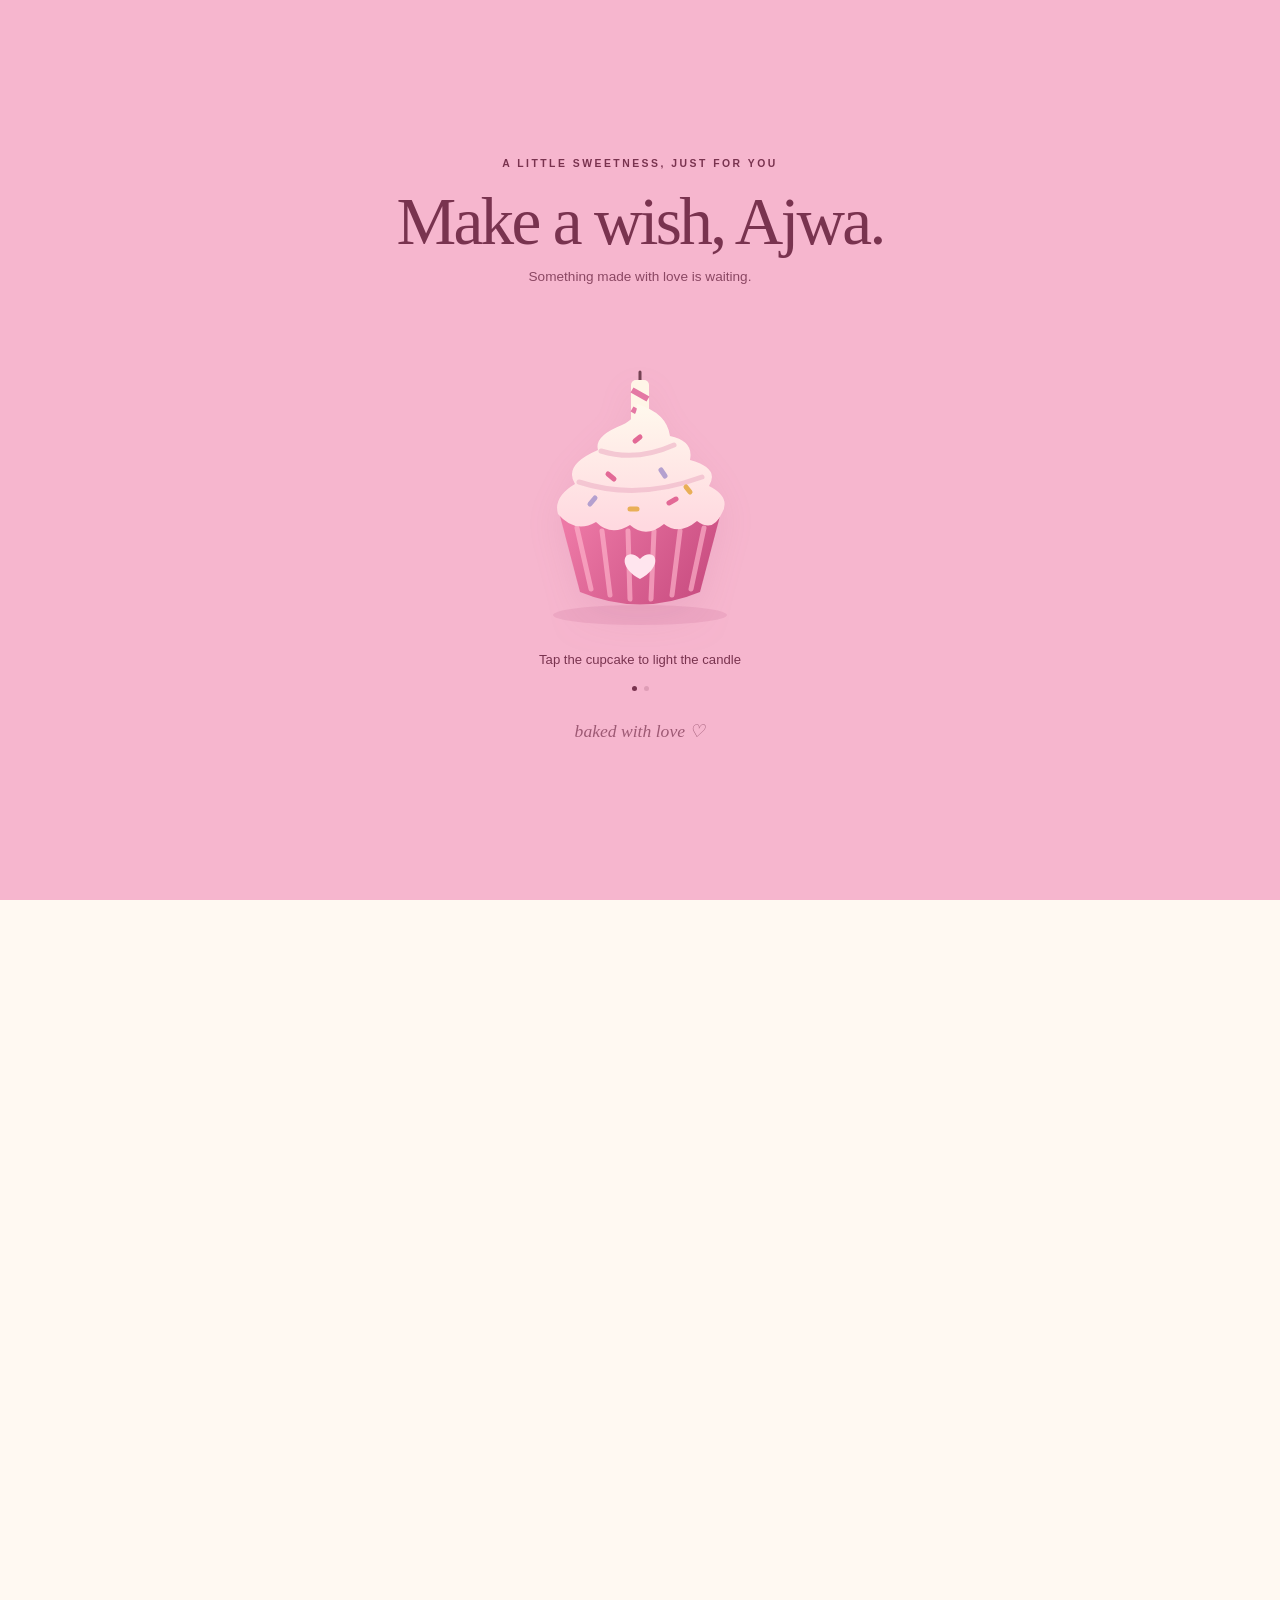
==== commit e2760d52: "Harden public pages with restrictive CSP and script integrity" ====
--- a/index.html
+++ b/index.html
@@ -2,6 +2,9 @@
 <html lang="en">
   <head>
     <meta charset="UTF-8" />
+    <meta http-equiv="Content-Security-Policy" content="default-src 'none'; script-src 'sha256-DtwqlMACBUwBs7M+CxoVOlOZ3MUtRNxbTlej8e+OHAI=' 'sha256-SmW4N7IQUNSi7hp0M2LwXb36sq0s96XuH/wE73BcYMg='; script-src-attr 'none'; style-src 'self' https://fonts.googleapis.com; style-src-attr 'unsafe-inline'; font-src https://fonts.gstatic.com; img-src 'self'; media-src 'self'; connect-src 'none'; object-src 'none'; frame-src 'none'; base-uri 'none'; form-action 'none'; worker-src 'none'; require-trusted-types-for 'script'; trusted-types 'none'">
+    <meta name="referrer" content="no-referrer">
+    <meta name="robots" content="noindex, nofollow, noarchive, nosnippet">
     <meta name="viewport" content="width=device-width, initial-scale=1.0" />
     <title>For Ajwa</title>
     <meta
@@ -371,7 +374,7 @@
     </dialog>
     <div id="floating-hearts" aria-hidden="true"></div>
 
-    <script src="anniversary.js?v=album-1"></script>
-    <script src="script.js?v=album-1"></script>
+    <script src="anniversary.js?v=DtwqlMACBUwB" integrity="sha256-DtwqlMACBUwBs7M+CxoVOlOZ3MUtRNxbTlej8e+OHAI=" crossorigin="anonymous"></script>
+    <script src="script.js?v=SmW4N7IQUNSi" integrity="sha256-SmW4N7IQUNSi7hp0M2LwXb36sq0s96XuH/wE73BcYMg=" crossorigin="anonymous"></script>
   </body>
 </html>
